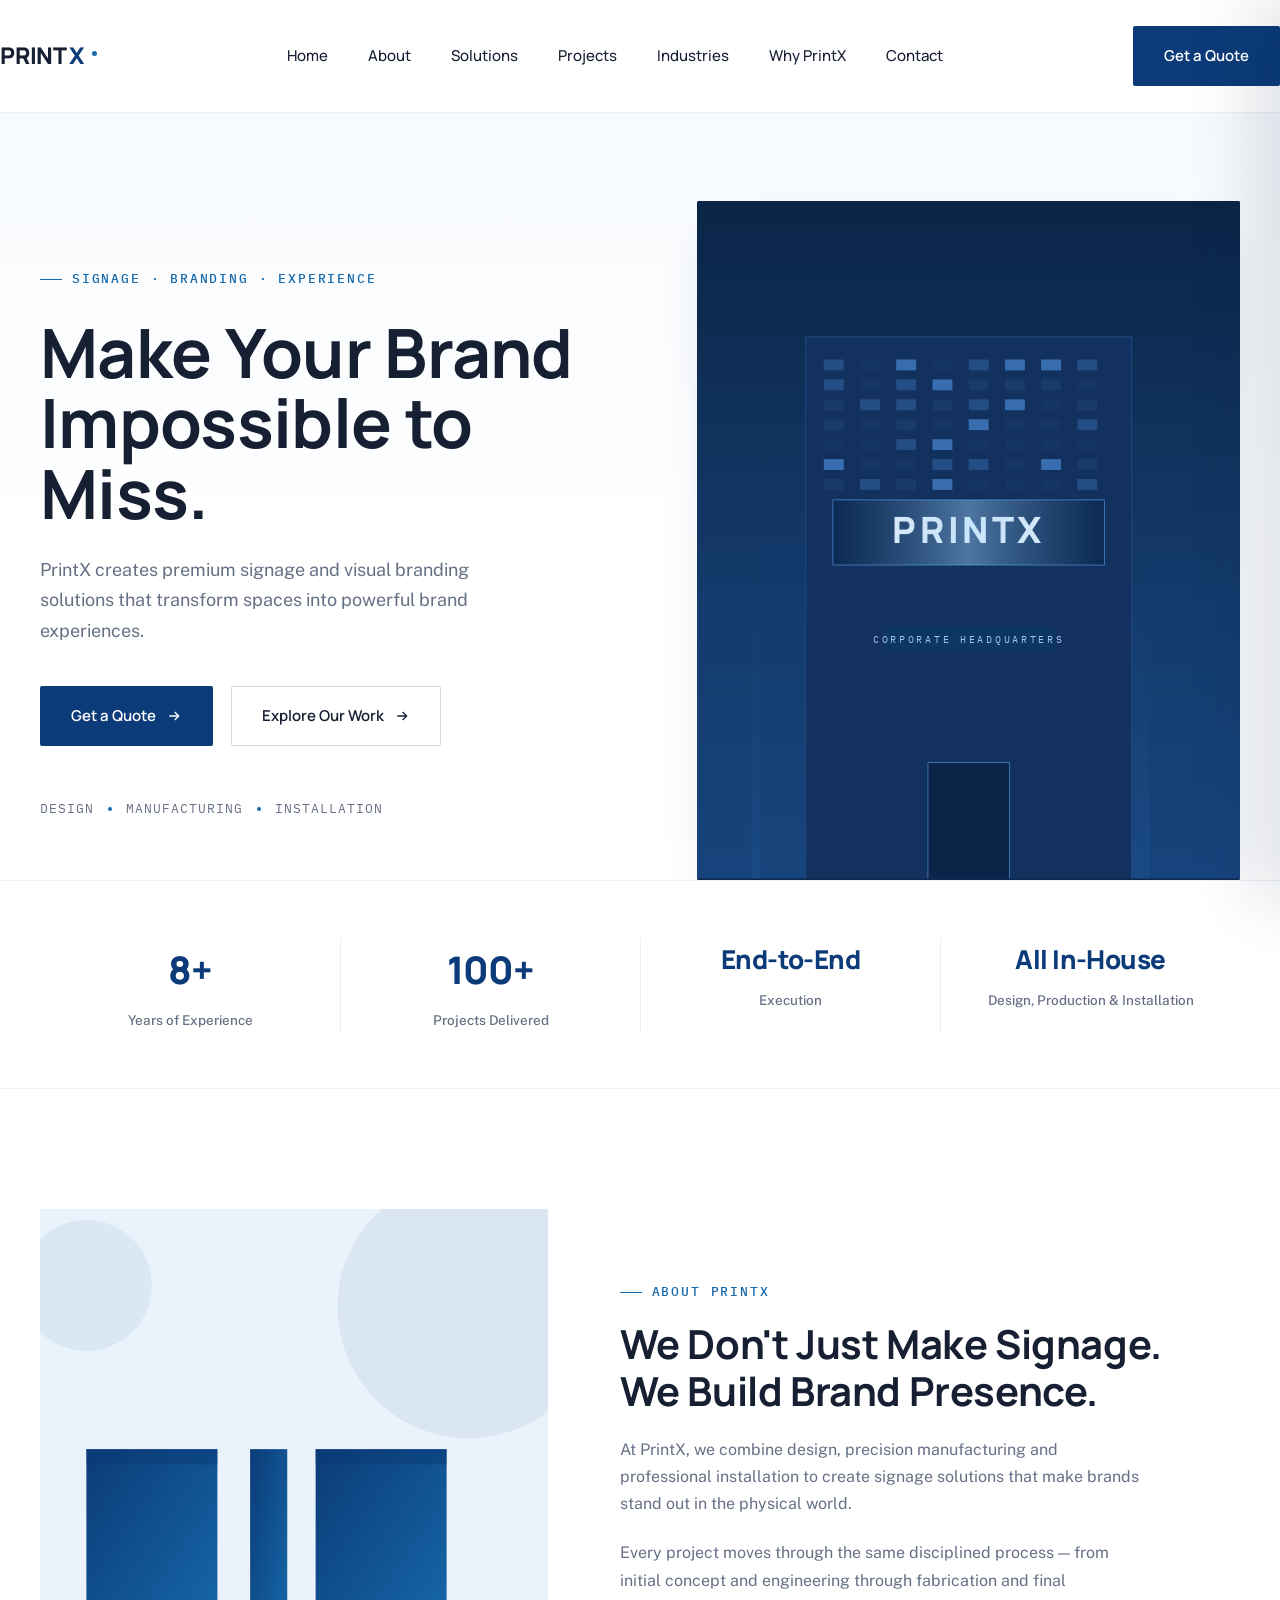
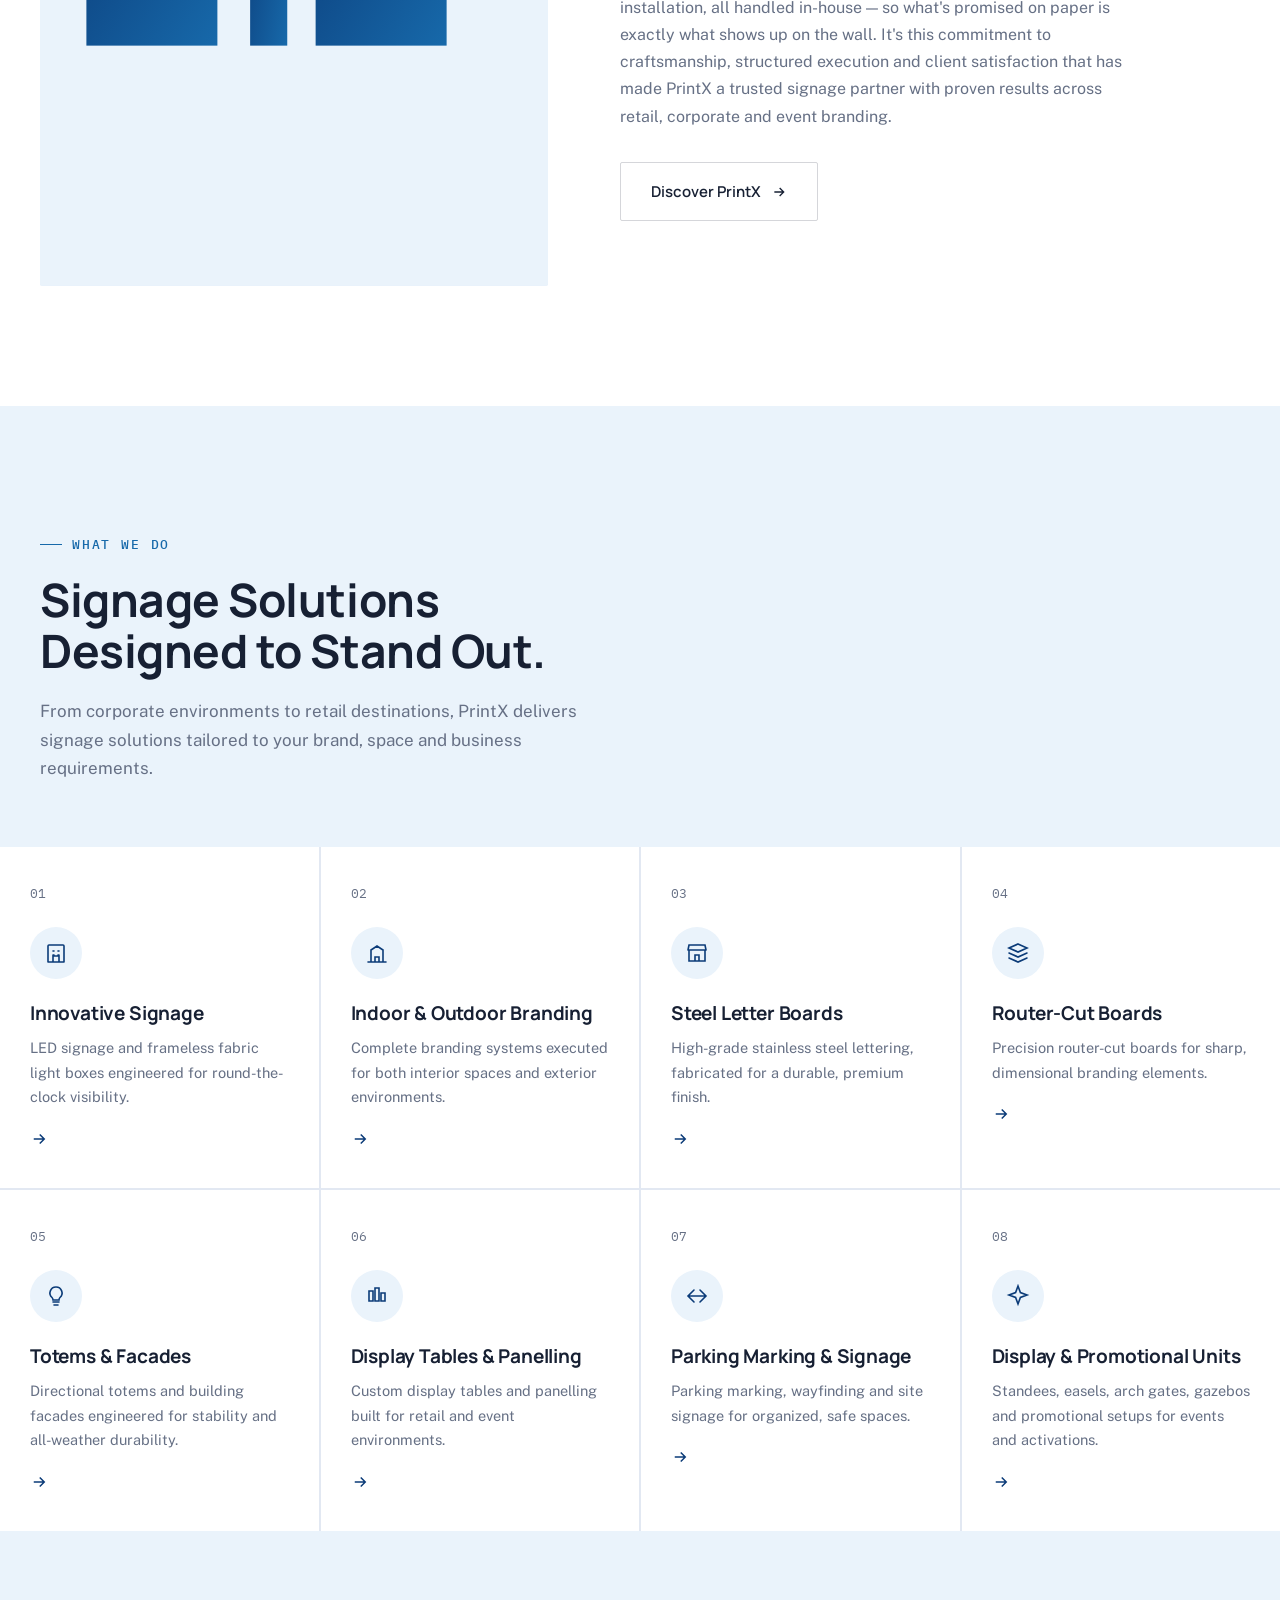
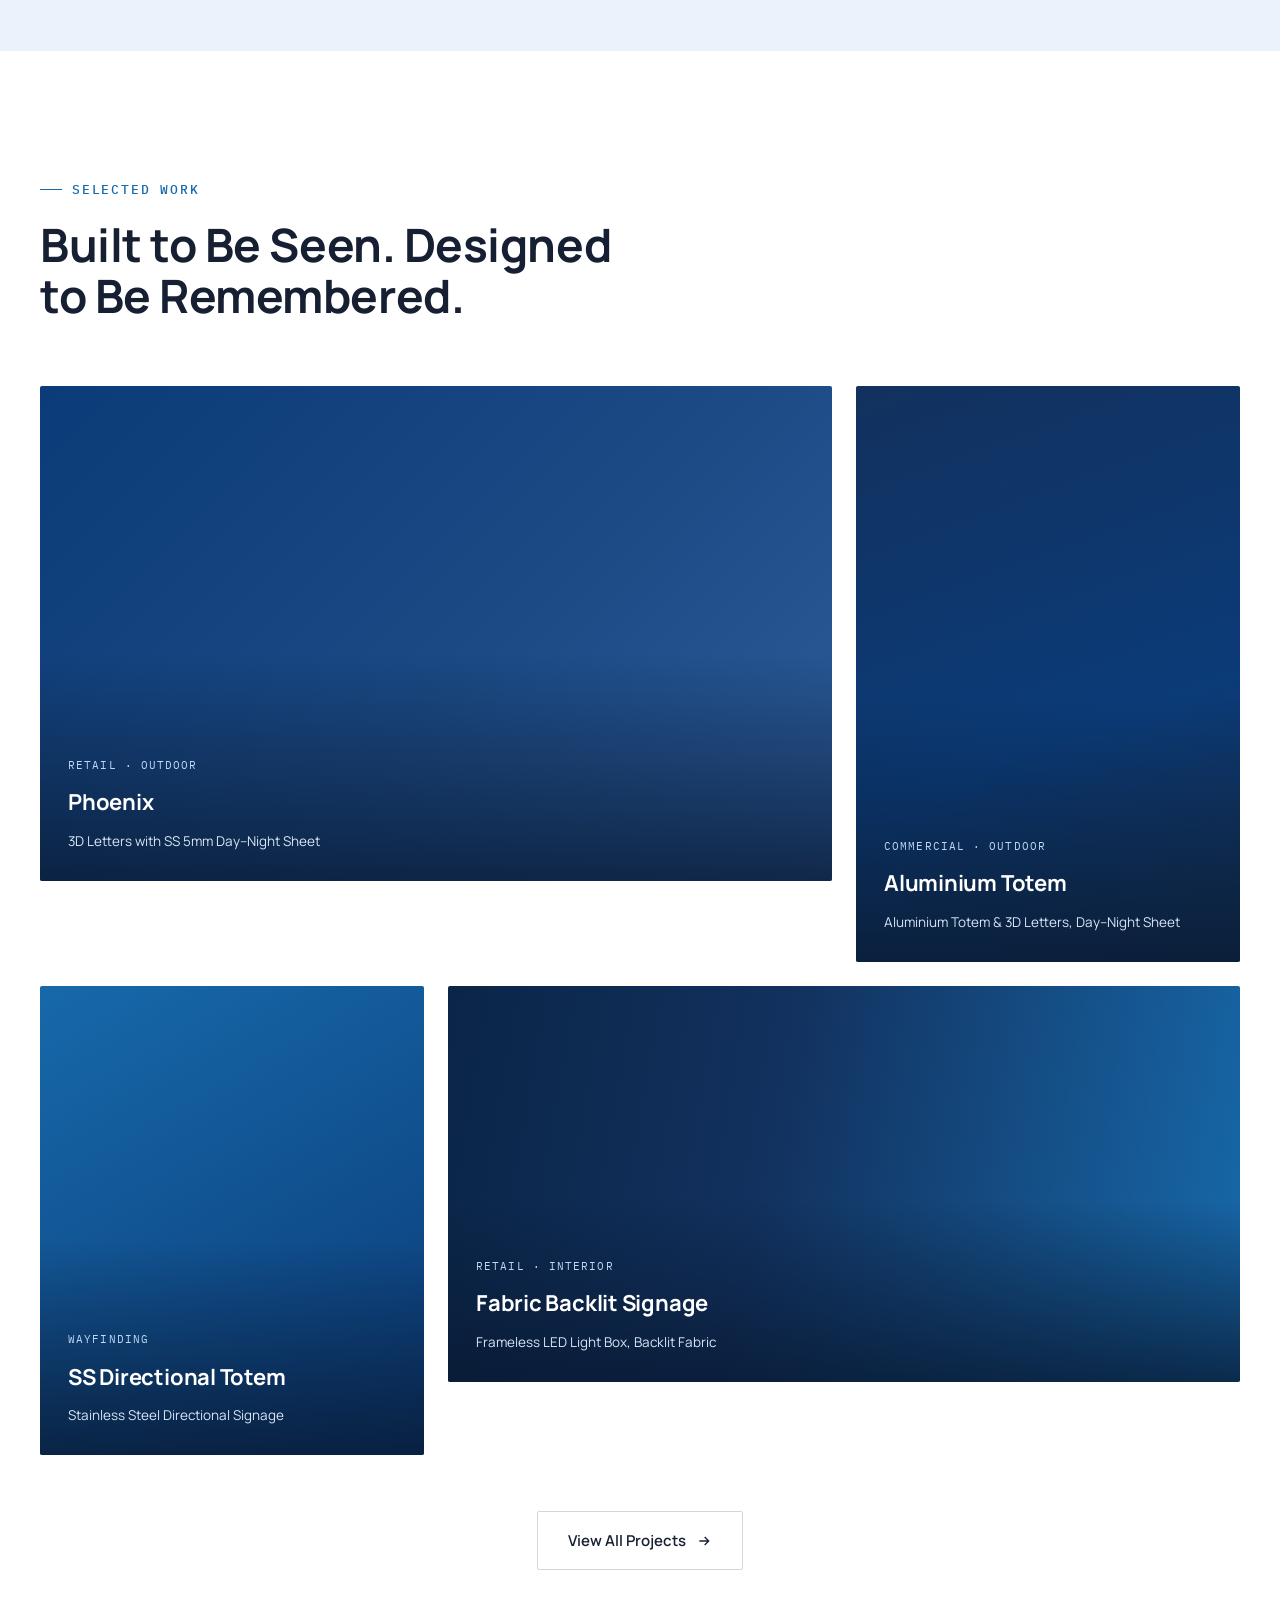
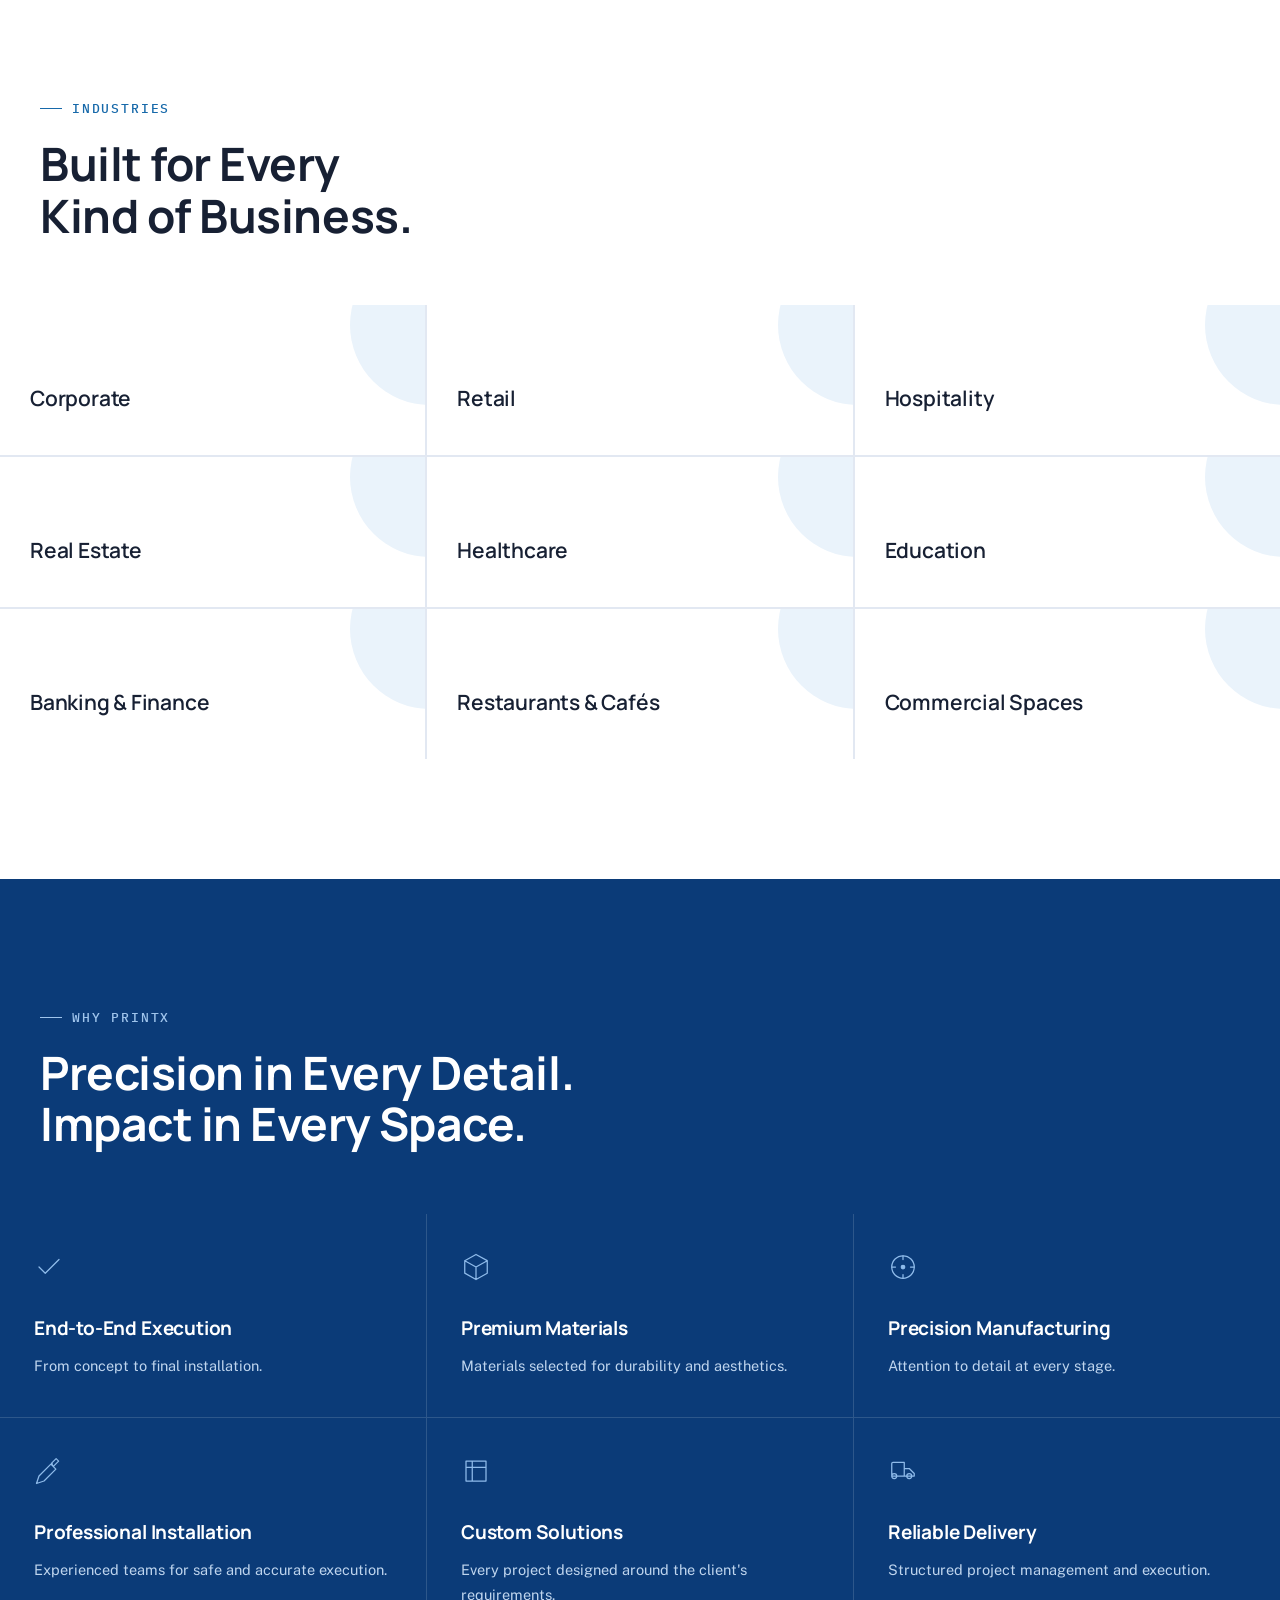
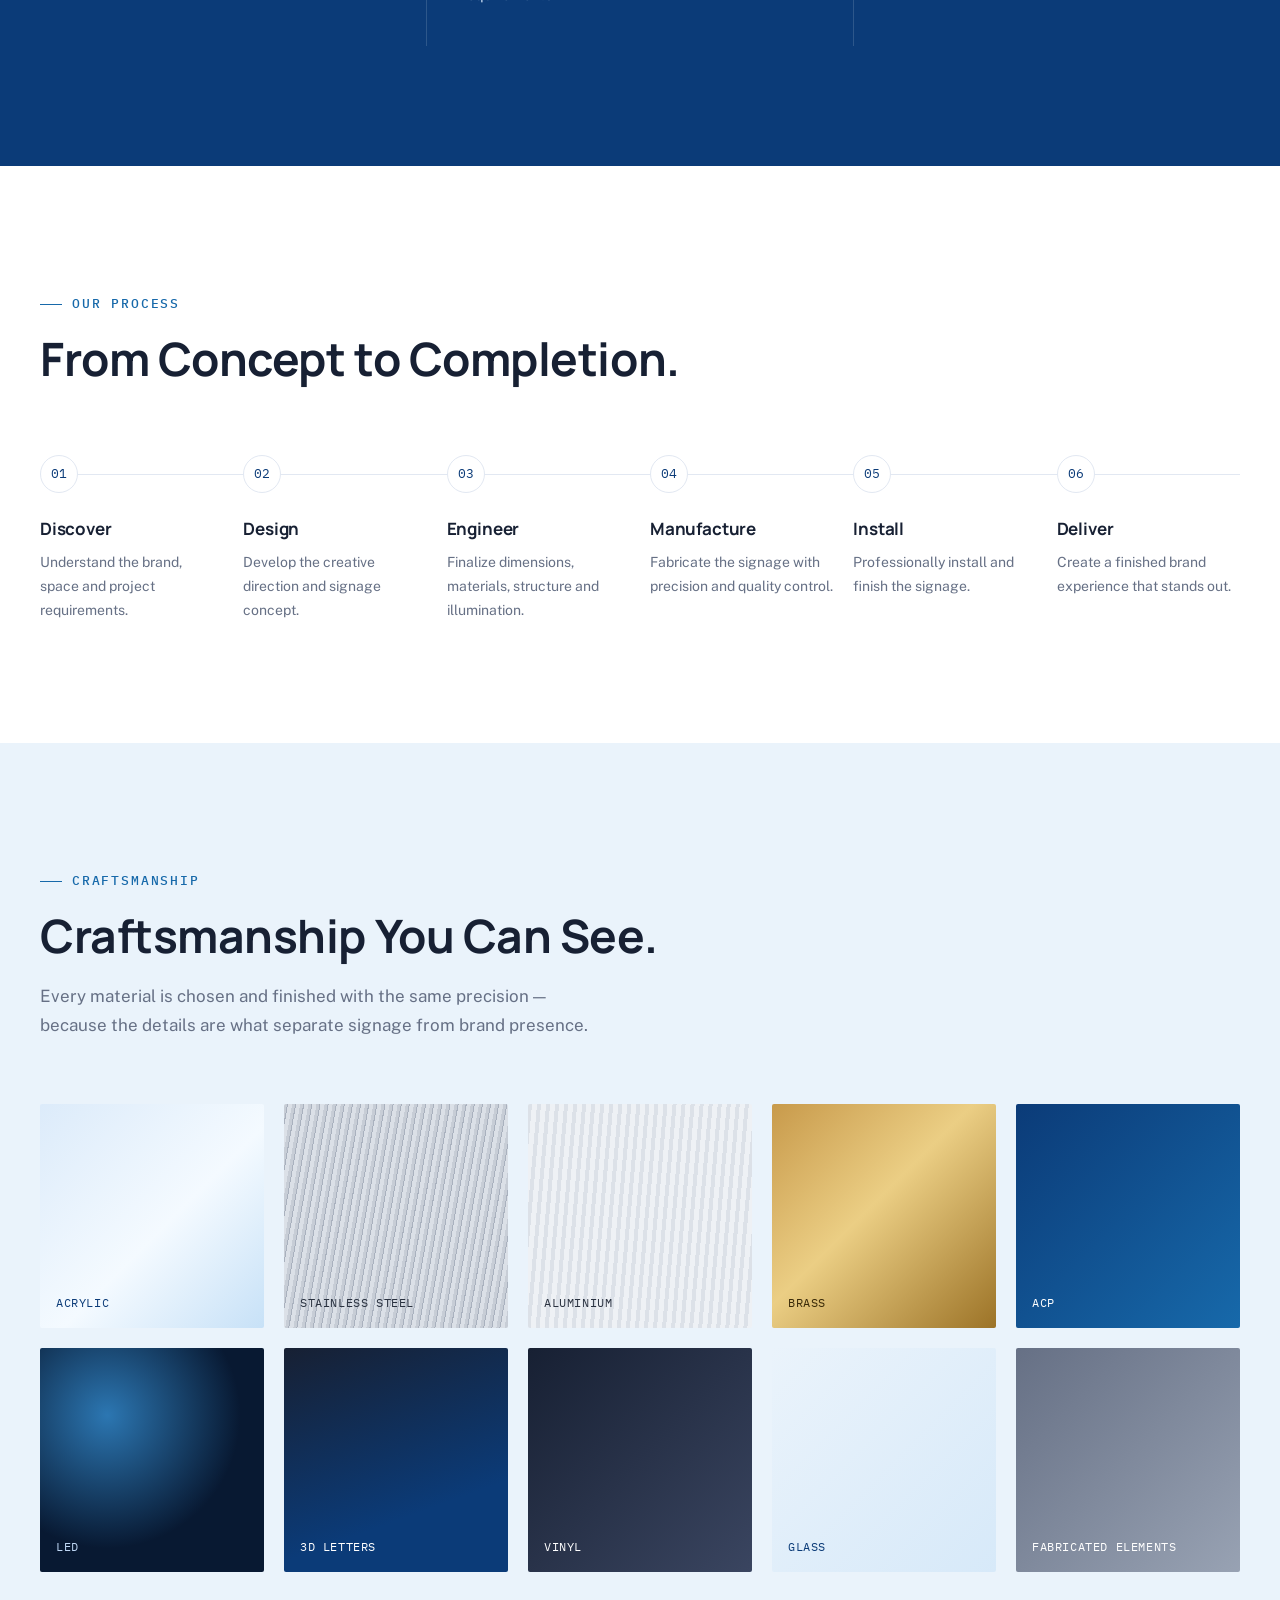
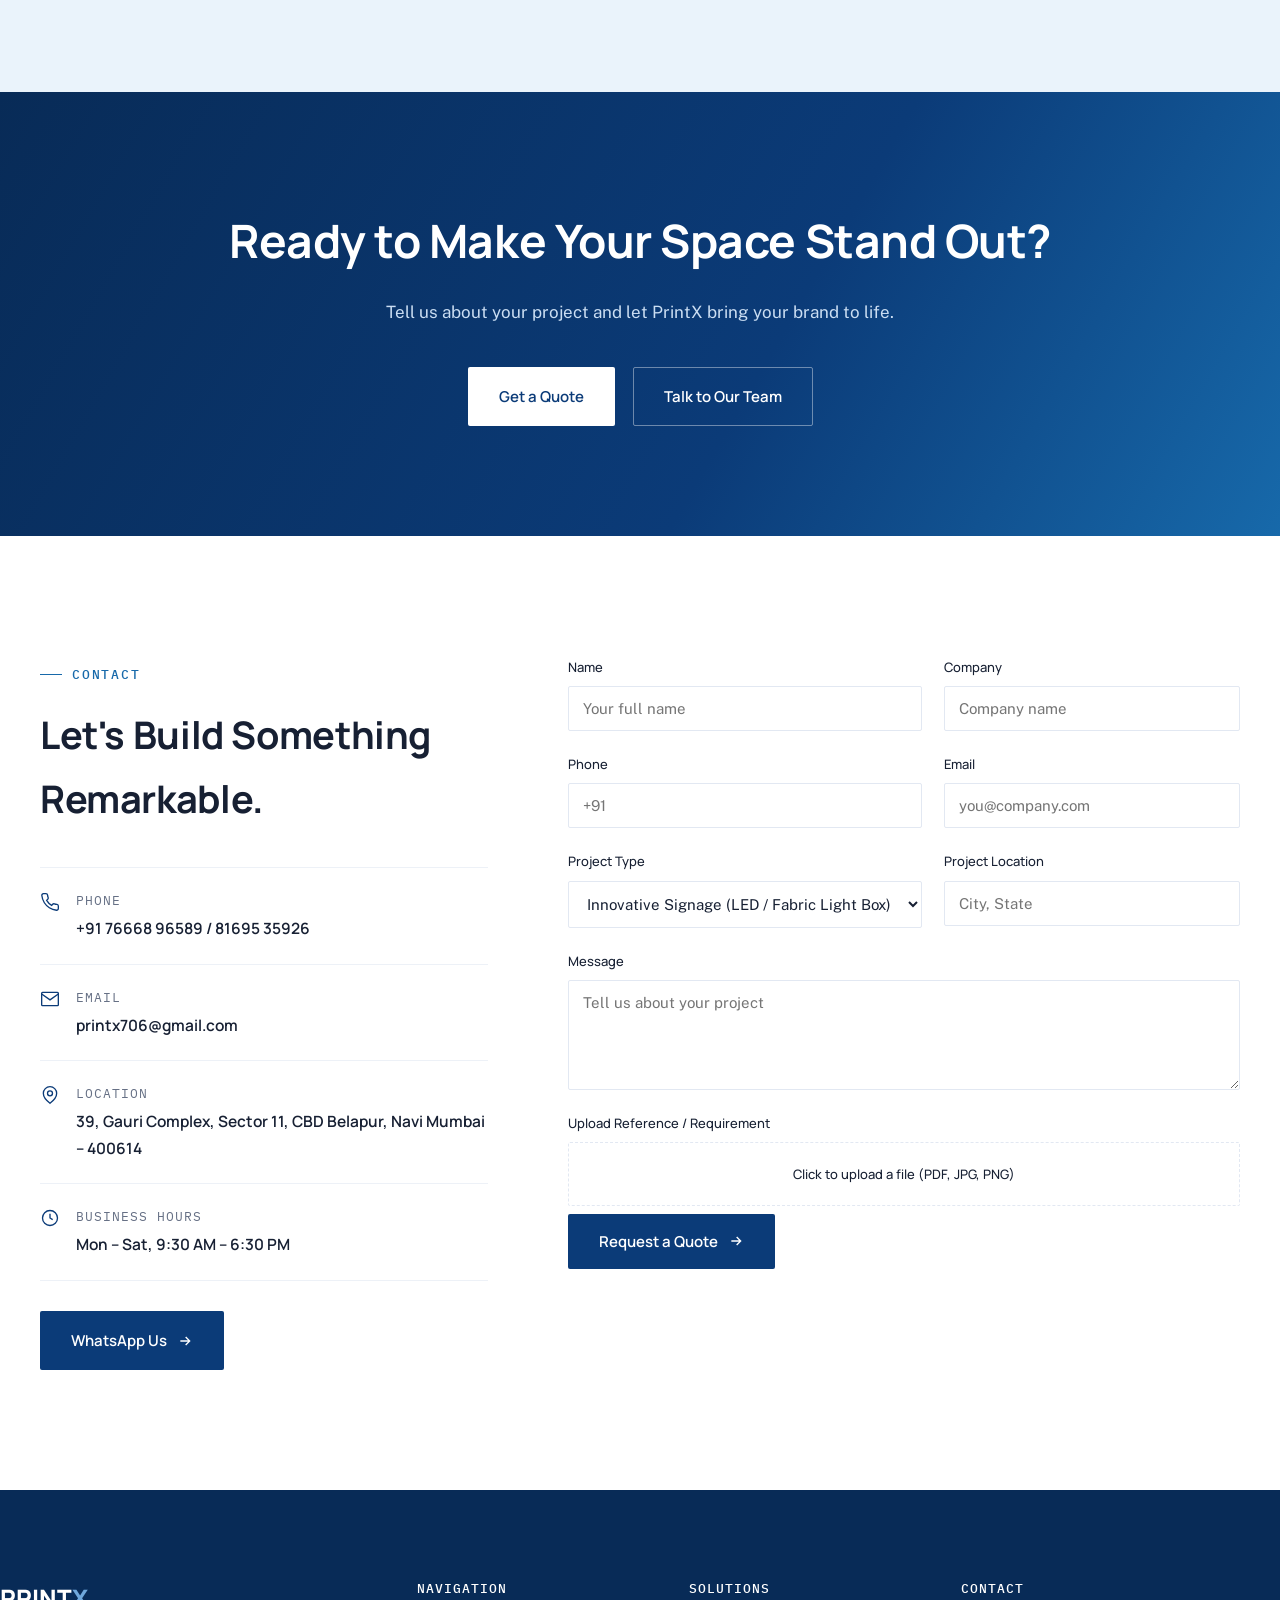
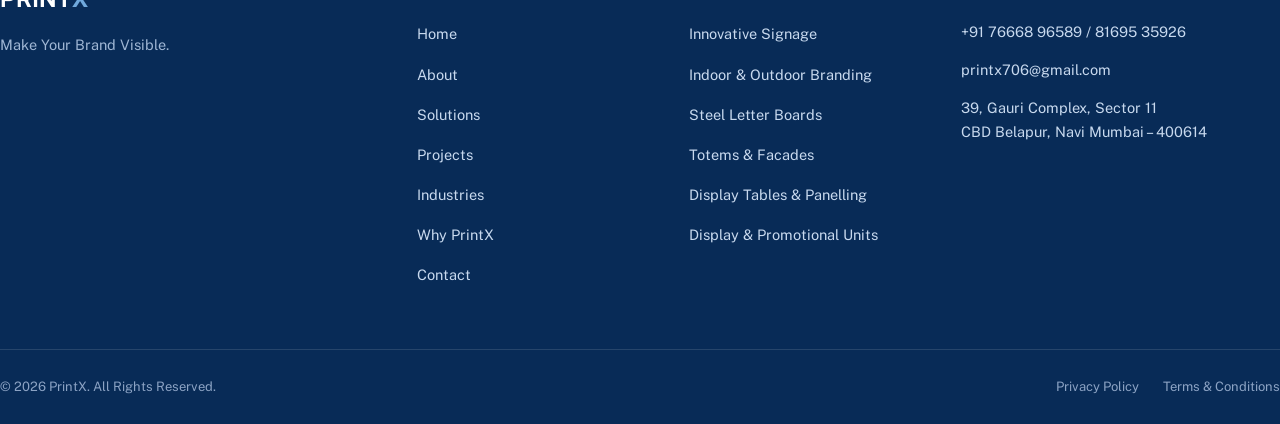
==== index.html @ 87709d1e "Add PrintX corporate website (homepage, legal pages, GitHub Pages deploy) Static HTML/CSS/JS site bu" ====
<!DOCTYPE html>
<html lang="en">
<head>
<meta charset="UTF-8">
<meta name="viewport" content="width=device-width, initial-scale=1.0">
<title>PrintX | Premium Signage &amp; Visual Branding Solutions</title>
<meta name="description" content="PrintX delivers premium signage, branding and visual communication solutions for corporate, retail, hospitality and commercial spaces. From design and manufacturing to professional installation.">
<link rel="canonical" href="https://printx.co.in/">

<!-- Open Graph -->
<meta property="og:type" content="website">
<meta property="og:site_name" content="PrintX">
<meta property="og:title" content="PrintX | Premium Signage &amp; Visual Branding Solutions">
<meta property="og:description" content="PrintX delivers premium signage, branding and visual communication solutions for corporate, retail, hospitality and commercial spaces.">
<meta property="og:url" content="https://printx.co.in/">
<meta property="og:image" content="/assets/img/favicon.svg">

<!-- Twitter -->
<meta name="twitter:card" content="summary">
<meta name="twitter:title" content="PrintX | Premium Signage &amp; Visual Branding Solutions">
<meta name="twitter:description" content="PrintX delivers premium signage, branding and visual communication solutions for corporate, retail, hospitality and commercial spaces.">

<link rel="icon" type="image/svg+xml" href="assets/img/favicon.svg">

<link rel="preconnect" href="https://fonts.googleapis.com">
<link rel="preconnect" href="https://fonts.gstatic.com" crossorigin>
<link rel="stylesheet" href="https://fonts.googleapis.com/css2?family=Manrope:wght@400;500;600;700;800&family=Public+Sans:wght@400;500;600&family=IBM+Plex+Mono:wght@500;600&display=swap">
<link rel="stylesheet" href="assets/css/style.css">
</head>
<body>

<header id="site-header">
  <div class="wrap nav">
    <a href="#home" class="logo">PRINT<span class="x">X</span><span class="dot"></span></a>
    <nav class="nav-links" aria-label="Primary">
      <a href="#home">Home</a>
      <a href="#about">About</a>
      <a href="#solutions">Solutions</a>
      <a href="#projects">Projects</a>
      <a href="#industries">Industries</a>
      <a href="#why">Why PrintX</a>
      <a href="#contact">Contact</a>
    </nav>
    <div class="nav-right">
      <a href="#contact" class="btn btn-primary">Get a Quote</a>
      <button class="burger" id="burger" aria-label="Open menu" aria-expanded="false"><span></span><span></span><span></span></button>
    </div>
  </div>
</header>

<div class="scrim" id="scrim"></div>
<nav class="mobile-panel" id="mobilePanel" aria-label="Mobile">
  <a href="#home">Home</a>
  <a href="#about">About</a>
  <a href="#solutions">Solutions</a>
  <a href="#projects">Projects</a>
  <a href="#industries">Industries</a>
  <a href="#why">Why PrintX</a>
  <a href="#contact">Contact</a>
  <a href="#contact" class="btn btn-primary" style="justify-content:center;margin-top:10px;">Get a Quote</a>
</nav>

<main>
  <!-- HERO -->
  <section class="hero" id="home">
    <div class="hero-wrap">
      <div class="hero-copy reveal in">
        <span class="eyebrow">Signage · Branding · Experience</span>
        <h1>Make Your Brand<br>Impossible to Miss.</h1>
        <p class="lead">PrintX creates premium signage and visual branding solutions that transform spaces into powerful brand experiences.</p>
        <div class="hero-ctas">
          <a href="#contact" class="btn btn-primary">Get a Quote <svg width="16" height="16" viewBox="0 0 24 24" fill="none" stroke="currentColor" stroke-width="2" aria-hidden="true"><path d="M5 12h14M13 6l6 6-6 6"/></svg></a>
          <a href="#projects" class="btn btn-outline">Explore Our Work <svg width="16" height="16" viewBox="0 0 24 24" fill="none" stroke="currentColor" stroke-width="2" aria-hidden="true"><path d="M5 12h14M13 6l6 6-6 6"/></svg></a>
        </div>
        <div class="hero-tags">
          <span>Design</span><span class="sep"></span><span>Manufacturing</span><span class="sep"></span><span>Installation</span>
        </div>
      </div>
      <div class="hero-art reveal in">
        <svg viewBox="0 0 600 750" preserveAspectRatio="xMidYMid slice" role="img" aria-label="Illuminated building signage at night">
          <defs>
            <linearGradient id="sky" x1="0" y1="0" x2="0" y2="1">
              <stop offset="0" stop-color="#0A2547"/>
              <stop offset="1" stop-color="#1B4A85"/>
            </linearGradient>
            <linearGradient id="glow" x1="0" y1="0" x2="1" y2="0">
              <stop offset="0" stop-color="#6FA8DC" stop-opacity="0"/>
              <stop offset="0.5" stop-color="#9FD3FF" stop-opacity="0.9"/>
              <stop offset="1" stop-color="#6FA8DC" stop-opacity="0"/>
            </linearGradient>
          </defs>
          <rect width="600" height="750" fill="url(#sky)"/>
          <g opacity="0.35" fill="#123B6E">
            <rect x="0" y="420" width="60" height="330"/>
            <rect x="70" y="380" width="50" height="370"/>
            <rect x="500" y="400" width="55" height="350"/>
            <rect x="545" y="440" width="55" height="310"/>
          </g>
          <rect x="120" y="150" width="360" height="600" fill="#12315E"/>
          <rect x="120" y="150" width="360" height="600" fill="none" stroke="#1F4C86" stroke-width="1"/>
          <g id="windows"></g>
          <rect x="150" y="330" width="300" height="72" fill="#0B2A54" stroke="#3F79BE" stroke-width="1"/>
          <text x="300" y="378" text-anchor="middle" font-family="Manrope, Arial, sans-serif" font-weight="800" font-size="40" letter-spacing="4" fill="#EAF3FB">PRINTX</text>
          <rect x="150" y="330" width="300" height="72" fill="url(#glow)" opacity="0.5"/>
          <rect x="205" y="470" width="190" height="26" fill="#0E3665"/>
          <text x="300" y="488" text-anchor="middle" font-family="IBM Plex Mono, monospace" font-size="11" letter-spacing="3" fill="#9FC4EC">CORPORATE HEADQUARTERS</text>
          <rect x="255" y="620" width="90" height="130" fill="#0A2547"/>
          <rect x="255" y="620" width="90" height="130" fill="none" stroke="#3F79BE" stroke-width="1"/>
          <rect x="0" y="748" width="600" height="2" fill="#0E2A50"/>
        </svg>
      </div>
    </div>
  </section>

  <!-- TRUST STRIP -->
  <section class="trust">
    <div class="wrap">
      <div class="trust-item reveal">
        <div class="trust-num" data-count="8" data-suffix="+">0</div>
        <div class="trust-label">Years of Experience</div>
      </div>
      <div class="trust-item reveal">
        <div class="trust-num" data-count="100" data-suffix="+">0</div>
        <div class="trust-label">Projects Delivered</div>
      </div>
      <div class="trust-item reveal">
        <div class="trust-num mono" style="font-size:26px;">End-to-End</div>
        <div class="trust-label">Execution</div>
      </div>
      <div class="trust-item reveal">
        <div class="trust-num mono" style="font-size:26px;">All In-House</div>
        <div class="trust-label">Design, Production &amp; Installation</div>
      </div>
    </div>
  </section>

  <!-- ABOUT -->
  <section class="section about" id="about">
    <div class="wrap">
      <div class="about-art reveal">
        <svg viewBox="0 0 500 620" preserveAspectRatio="xMidYMid slice" role="img" aria-label="Close-up of dimensional brushed metal letters">
          <defs>
            <linearGradient id="metal" x1="0" y1="0" x2="1" y2="1">
              <stop offset="0" stop-color="#0B3B78"/>
              <stop offset="1" stop-color="#1769AA"/>
            </linearGradient>
          </defs>
          <rect width="500" height="620" fill="#EAF3FB"/>
          <g transform="translate(60,220)">
            <rect x="0" y="0" width="120" height="180" fill="url(#metal)"/>
            <rect x="0" y="0" width="120" height="14" fill="#0B3B78" opacity="0.5"/>
            <rect x="150" y="0" width="34" height="180" fill="url(#metal)"/>
            <rect x="210" y="0" width="120" height="180" fill="url(#metal)"/>
            <rect x="210" y="0" width="120" height="14" fill="#0B3B78" opacity="0.5"/>
          </g>
          <circle cx="410" cy="90" r="120" fill="#0B3B78" opacity="0.07"/>
          <circle cx="60" cy="70" r="60" fill="#1769AA" opacity="0.08"/>
        </svg>
      </div>
      <div class="about-copy reveal">
        <span class="eyebrow">About PrintX</span>
        <h2>We Don't Just Make Signage. We Build Brand Presence.</h2>
        <p>At PrintX, we combine design, precision manufacturing and professional installation to create signage solutions that make brands stand out in the physical world.</p>
        <p>Every project moves through the same disciplined process — from initial concept and engineering through fabrication and final installation, all handled in-house — so what's promised on paper is exactly what shows up on the wall. It's this commitment to craftsmanship, structured execution and client satisfaction that has made PrintX a trusted signage partner with proven results across retail, corporate and event branding.</p>
        <a href="#why" class="btn btn-outline">Discover PrintX <svg width="16" height="16" viewBox="0 0 24 24" fill="none" stroke="currentColor" stroke-width="2" aria-hidden="true"><path d="M5 12h14M13 6l6 6-6 6"/></svg></a>
      </div>
    </div>
  </section>

  <!-- SOLUTIONS -->
  <section class="section solutions" id="solutions">
    <div class="wrap">
      <div class="section-head reveal">
        <span class="eyebrow">What We Do</span>
        <h2>Signage Solutions Designed to Stand Out.</h2>
        <p>From corporate environments to retail destinations, PrintX delivers signage solutions tailored to your brand, space and business requirements.</p>
      </div>
    </div>
    <div class="sol-grid">
      <div class="sol-card reveal">
        <div class="sol-top"><span class="sol-num">01</span></div>
        <div class="sol-icon"><svg viewBox="0 0 24 24" fill="none" stroke-width="1.6" stroke-linecap="round" aria-hidden="true"><path d="M4 21V5a1 1 0 0 1 1-1h14a1 1 0 0 1 1 1v16M4 21h16M9 21v-6h6v6M9 10h1M9 14h1M14 10h1M14 14h1"/></svg></div>
        <h3>Innovative Signage</h3>
        <p>LED signage and frameless fabric light boxes engineered for round-the-clock visibility.</p>
        <span class="sol-arrow"><svg viewBox="0 0 24 24" fill="none" stroke="currentColor" stroke-width="2" aria-hidden="true"><path d="M5 12h14M13 6l6 6-6 6"/></svg></span>
      </div>
      <div class="sol-card reveal">
        <div class="sol-top"><span class="sol-num">02</span></div>
        <div class="sol-icon"><svg viewBox="0 0 24 24" fill="none" stroke-width="1.6" stroke-linecap="round" aria-hidden="true"><path d="M3 21h18M6 21V9l6-4 6 4v12M10 21v-5h4v5"/></svg></div>
        <h3>Indoor &amp; Outdoor Branding</h3>
        <p>Complete branding systems executed for both interior spaces and exterior environments.</p>
        <span class="sol-arrow"><svg viewBox="0 0 24 24" fill="none" stroke="currentColor" stroke-width="2" aria-hidden="true"><path d="M5 12h14M13 6l6 6-6 6"/></svg></span>
      </div>
      <div class="sol-card reveal">
        <div class="sol-top"><span class="sol-num">03</span></div>
        <div class="sol-icon"><svg viewBox="0 0 24 24" fill="none" stroke-width="1.6" stroke-linecap="round" aria-hidden="true"><path d="M3 9l1-5h16l1 5M4 9v11h16V9M4 9h16M10 20v-6h4v6"/></svg></div>
        <h3>Steel Letter Boards</h3>
        <p>High-grade stainless steel lettering, fabricated for a durable, premium finish.</p>
        <span class="sol-arrow"><svg viewBox="0 0 24 24" fill="none" stroke="currentColor" stroke-width="2" aria-hidden="true"><path d="M5 12h14M13 6l6 6-6 6"/></svg></span>
      </div>
      <div class="sol-card reveal">
        <div class="sol-top"><span class="sol-num">04</span></div>
        <div class="sol-icon"><svg viewBox="0 0 24 24" fill="none" stroke-width="1.6" stroke-linecap="round" aria-hidden="true"><path d="M12 3l9 4-9 4-9-4 9-4zM3 12l9 4 9-4M3 17l9 4 9-4"/></svg></div>
        <h3>Router-Cut Boards</h3>
        <p>Precision router-cut boards for sharp, dimensional branding elements.</p>
        <span class="sol-arrow"><svg viewBox="0 0 24 24" fill="none" stroke="currentColor" stroke-width="2" aria-hidden="true"><path d="M5 12h14M13 6l6 6-6 6"/></svg></span>
      </div>
      <div class="sol-card reveal">
        <div class="sol-top"><span class="sol-num">05</span></div>
        <div class="sol-icon"><svg viewBox="0 0 24 24" fill="none" stroke-width="1.6" stroke-linecap="round" aria-hidden="true"><path d="M9 18h6M10 21h4M12 3a6 6 0 0 0-4 10.5c.6.6 1 1.4 1 2.5h6c0-1.1.4-1.9 1-2.5A6 6 0 0 0 12 3z"/></svg></div>
        <h3>Totems &amp; Facades</h3>
        <p>Directional totems and building facades engineered for stability and all-weather durability.</p>
        <span class="sol-arrow"><svg viewBox="0 0 24 24" fill="none" stroke="currentColor" stroke-width="2" aria-hidden="true"><path d="M5 12h14M13 6l6 6-6 6"/></svg></span>
      </div>
      <div class="sol-card reveal">
        <div class="sol-top"><span class="sol-num">06</span></div>
        <div class="sol-icon"><svg viewBox="0 0 24 24" fill="none" stroke-width="1.6" stroke-linecap="round" aria-hidden="true"><path d="M4 7h4v10H4zM10 4h4v13h-4zM16 9h4v8h-4z"/></svg></div>
        <h3>Display Tables &amp; Panelling</h3>
        <p>Custom display tables and panelling built for retail and event environments.</p>
        <span class="sol-arrow"><svg viewBox="0 0 24 24" fill="none" stroke="currentColor" stroke-width="2" aria-hidden="true"><path d="M5 12h14M13 6l6 6-6 6"/></svg></span>
      </div>
      <div class="sol-card reveal">
        <div class="sol-top"><span class="sol-num">07</span></div>
        <div class="sol-icon"><svg viewBox="0 0 24 24" fill="none" stroke-width="1.6" stroke-linecap="round" aria-hidden="true"><path d="M3 12h18M15 6l6 6-6 6M9 6L3 12l6 6"/></svg></div>
        <h3>Parking Marking &amp; Signage</h3>
        <p>Parking marking, wayfinding and site signage for organized, safe spaces.</p>
        <span class="sol-arrow"><svg viewBox="0 0 24 24" fill="none" stroke="currentColor" stroke-width="2" aria-hidden="true"><path d="M5 12h14M13 6l6 6-6 6"/></svg></span>
      </div>
      <div class="sol-card reveal">
        <div class="sol-top"><span class="sol-num">08</span></div>
        <div class="sol-icon"><svg viewBox="0 0 24 24" fill="none" stroke-width="1.6" stroke-linecap="round" aria-hidden="true"><path d="M12 2l2.4 6.6L21 11l-6.6 2.4L12 20l-2.4-6.6L3 11l6.6-2.4z"/></svg></div>
        <h3>Display &amp; Promotional Units</h3>
        <p>Standees, easels, arch gates, gazebos and promotional setups for events and activations.</p>
        <span class="sol-arrow"><svg viewBox="0 0 24 24" fill="none" stroke="currentColor" stroke-width="2" aria-hidden="true"><path d="M5 12h14M13 6l6 6-6 6"/></svg></span>
      </div>
    </div>
  </section>

  <!-- PROJECTS -->
  <section class="section" id="projects">
    <div class="wrap">
      <div class="section-head reveal">
        <span class="eyebrow">Selected Work</span>
        <h2>Built to Be Seen. Designed to Be Remembered.</h2>
      </div>
      <div class="proj-grid">
        <div class="proj-card proj-1 reveal">
          <div class="art" style="background:linear-gradient(135deg,#0B3B78,#1B4A85 55%,#2E5D9C);"></div>
          <div class="proj-overlay"></div>
          <div class="proj-info">
            <span class="proj-tag">Retail · Outdoor</span>
            <h3>Phoenix</h3>
            <p class="proj-meta">3D Letters with SS 5mm Day–Night Sheet</p>
          </div>
        </div>
        <div class="proj-card proj-2 reveal">
          <div class="art" style="background:linear-gradient(160deg,#12315E,#0B3B78 60%,#173355);"></div>
          <div class="proj-overlay"></div>
          <div class="proj-info">
            <span class="proj-tag">Commercial · Outdoor</span>
            <h3>Aluminium Totem</h3>
            <p class="proj-meta">Aluminium Totem &amp; 3D Letters, Day–Night Sheet</p>
          </div>
        </div>
        <div class="proj-card proj-3 reveal">
          <div class="art" style="background:linear-gradient(150deg,#1769AA,#0B3B78);"></div>
          <div class="proj-overlay"></div>
          <div class="proj-info">
            <span class="proj-tag">Wayfinding</span>
            <h3>SS Directional Totem</h3>
            <p class="proj-meta">Stainless Steel Directional Signage</p>
          </div>
        </div>
        <div class="proj-card proj-4 reveal">
          <div class="art" style="background:linear-gradient(100deg,#0A2547,#12315E 40%,#1769AA);"></div>
          <div class="proj-overlay"></div>
          <div class="proj-info">
            <span class="proj-tag">Retail · Interior</span>
            <h3>Fabric Backlit Signage</h3>
            <p class="proj-meta">Frameless LED Light Box, Backlit Fabric</p>
          </div>
        </div>
      </div>
      <div class="proj-cta reveal">
        <a href="#contact" class="btn btn-outline">View All Projects <svg width="16" height="16" viewBox="0 0 24 24" fill="none" stroke="currentColor" stroke-width="2" aria-hidden="true"><path d="M5 12h14M13 6l6 6-6 6"/></svg></a>
      </div>
    </div>
  </section>

  <!-- INDUSTRIES -->
  <section class="section" id="industries" style="padding-top:0;">
    <div class="wrap">
      <div class="section-head reveal">
        <span class="eyebrow">Industries</span>
        <h2>Built for Every Kind of Business.</h2>
      </div>
    </div>
    <div class="ind-grid">
      <div class="ind-card reveal"><h3>Corporate</h3></div>
      <div class="ind-card reveal"><h3>Retail</h3></div>
      <div class="ind-card reveal"><h3>Hospitality</h3></div>
      <div class="ind-card reveal"><h3>Real Estate</h3></div>
      <div class="ind-card reveal"><h3>Healthcare</h3></div>
      <div class="ind-card reveal"><h3>Education</h3></div>
      <div class="ind-card reveal"><h3>Banking &amp; Finance</h3></div>
      <div class="ind-card reveal"><h3>Restaurants &amp; Cafés</h3></div>
      <div class="ind-card reveal"><h3>Commercial Spaces</h3></div>
    </div>
  </section>

  <!-- WHY PRINTX -->
  <section class="section why" id="why">
    <div class="wrap">
      <div class="section-head why-head reveal">
        <span class="eyebrow">Why PrintX</span>
        <h2>Precision in Every Detail. Impact in Every Space.</h2>
      </div>
    </div>
    <div class="benefit-grid">
      <div class="benefit reveal">
        <svg viewBox="0 0 24 24" fill="none" stroke-linecap="round" stroke-linejoin="round" aria-hidden="true"><path d="M20 6L9 17l-5-5"/></svg>
        <h3>End-to-End Execution</h3>
        <p>From concept to final installation.</p>
      </div>
      <div class="benefit reveal">
        <svg viewBox="0 0 24 24" fill="none" stroke-linecap="round" stroke-linejoin="round" aria-hidden="true"><path d="M12 2l9 4.9V17L12 22l-9-5.1V7z M12 12v10 M3 7l9 5 9-5"/></svg>
        <h3>Premium Materials</h3>
        <p>Materials selected for durability and aesthetics.</p>
      </div>
      <div class="benefit reveal">
        <svg viewBox="0 0 24 24" fill="none" stroke-linecap="round" stroke-linejoin="round" aria-hidden="true"><circle cx="12" cy="12" r="9"/><circle cx="12" cy="12" r="1.4" fill="#8FBBEA"/><path d="M12 3v3M12 18v3M21 12h-3M6 12H3"/></svg>
        <h3>Precision Manufacturing</h3>
        <p>Attention to detail at every stage.</p>
      </div>
      <div class="benefit reveal">
        <svg viewBox="0 0 24 24" fill="none" stroke-linecap="round" stroke-linejoin="round" aria-hidden="true"><path d="M14.7 6.3a1 1 0 0 0 1.4 1.4l3.6-3.6-2-2-3.6 3.6a1 1 0 0 0 0 1.4Z M2 22l6-2 9.5-9.5-4-4L4 16l-2 6Z"/></svg>
        <h3>Professional Installation</h3>
        <p>Experienced teams for safe and accurate execution.</p>
      </div>
      <div class="benefit reveal">
        <svg viewBox="0 0 24 24" fill="none" stroke-linecap="round" stroke-linejoin="round" aria-hidden="true"><path d="M4 4h16v16H4zM4 9h16M9 4v16"/></svg>
        <h3>Custom Solutions</h3>
        <p>Every project designed around the client's requirements.</p>
      </div>
      <div class="benefit reveal">
        <svg viewBox="0 0 24 24" fill="none" stroke-linecap="round" stroke-linejoin="round" aria-hidden="true"><path d="M3 16V6a1 1 0 0 1 1-1h9v11M3 16h10M13 10h4l4 4v2h-8M3 16a2 2 0 1 0 4 0 2 2 0 1 0-4 0zM15 16a2 2 0 1 0 4 0 2 2 0 1 0-4 0z"/></svg>
        <h3>Reliable Delivery</h3>
        <p>Structured project management and execution.</p>
      </div>
    </div>
  </section>

  <!-- PROCESS -->
  <section class="section" id="process">
    <div class="wrap">
      <div class="section-head reveal">
        <span class="eyebrow">Our Process</span>
        <h2>From Concept to Completion.</h2>
      </div>
      <div class="process-track">
        <div class="process-line"></div>
        <div class="process-grid">
          <div class="proc-step reveal"><div class="num">01</div><h3>Discover</h3><p>Understand the brand, space and project requirements.</p></div>
          <div class="proc-step reveal"><div class="num">02</div><h3>Design</h3><p>Develop the creative direction and signage concept.</p></div>
          <div class="proc-step reveal"><div class="num">03</div><h3>Engineer</h3><p>Finalize dimensions, materials, structure and illumination.</p></div>
          <div class="proc-step reveal"><div class="num">04</div><h3>Manufacture</h3><p>Fabricate the signage with precision and quality control.</p></div>
          <div class="proc-step reveal"><div class="num">05</div><h3>Install</h3><p>Professionally install and finish the signage.</p></div>
          <div class="proc-step reveal"><div class="num">06</div><h3>Deliver</h3><p>Create a finished brand experience that stands out.</p></div>
        </div>
      </div>
    </div>
  </section>

  <!-- CRAFTSMANSHIP -->
  <section class="section craft">
    <div class="wrap">
      <div class="section-head reveal">
        <span class="eyebrow">Craftsmanship</span>
        <h2>Craftsmanship You Can See.</h2>
        <p>Every material is chosen and finished with the same precision — because the details are what separate signage from brand presence.</p>
      </div>
      <div class="craft-grid">
        <div class="swatch sw-acrylic reveal"><span class="swatch-label">Acrylic</span></div>
        <div class="swatch sw-steel reveal"><span class="swatch-label">Stainless Steel</span></div>
        <div class="swatch sw-alu reveal"><span class="swatch-label">Aluminium</span></div>
        <div class="swatch sw-brass reveal"><span class="swatch-label">Brass</span></div>
        <div class="swatch sw-acp reveal"><span class="swatch-label">ACP</span></div>
        <div class="swatch sw-led reveal"><span class="swatch-label">LED</span></div>
        <div class="swatch sw-3d reveal"><span class="swatch-label">3D Letters</span></div>
        <div class="swatch sw-vinyl reveal"><span class="swatch-label">Vinyl</span></div>
        <div class="swatch sw-glass reveal"><span class="swatch-label">Glass</span></div>
        <div class="swatch sw-fab reveal"><span class="swatch-label">Fabricated Elements</span></div>
      </div>
    </div>
  </section>

  <!-- CTA BAND -->
  <section class="cta-band">
    <div class="wrap">
      <h2 class="reveal">Ready to Make Your Space Stand Out?</h2>
      <p class="reveal">Tell us about your project and let PrintX bring your brand to life.</p>
      <div class="cta-buttons reveal">
        <a href="#contact" class="btn btn-white">Get a Quote</a>
        <a href="#contact" class="btn btn-outline-white">Talk to Our Team</a>
      </div>
    </div>
  </section>

  <!-- CONTACT -->
  <section class="section contact" id="contact">
    <div class="wrap">
      <div class="c-info reveal">
        <span class="eyebrow">Contact</span>
        <h2 style="margin-top:16px;font-size:clamp(28px,3.2vw,38px);">Let's Build Something Remarkable.</h2>
        <div style="margin-top:36px;">
          <div class="c-info-item">
            <svg viewBox="0 0 24 24" fill="none" stroke="currentColor" stroke-width="1.6" aria-hidden="true"><path d="M22 16.9v3a2 2 0 0 1-2.2 2 19.8 19.8 0 0 1-8.6-3 19.5 19.5 0 0 1-6-6 19.8 19.8 0 0 1-3-8.7A2 2 0 0 1 4.1 2h3a2 2 0 0 1 2 1.7c.1 1 .3 2 .7 3a2 2 0 0 1-.5 2.1L8 10a16 16 0 0 0 6 6l1.2-1.3a2 2 0 0 1 2.1-.5c1 .4 2 .6 3 .7a2 2 0 0 1 1.7 2z"/></svg>
            <div><div class="label">Phone</div><div class="value">+91 76668 96589 / 81695 35926</div></div>
          </div>
          <div class="c-info-item">
            <svg viewBox="0 0 24 24" fill="none" stroke="currentColor" stroke-width="1.6" aria-hidden="true"><rect x="2" y="4" width="20" height="16" rx="1"/><path d="M2 6l10 7L22 6"/></svg>
            <div><div class="label">Email</div><div class="value">printx706@gmail.com</div></div>
          </div>
          <div class="c-info-item">
            <svg viewBox="0 0 24 24" fill="none" stroke="currentColor" stroke-width="1.6" aria-hidden="true"><path d="M20 10c0 6-8 12-8 12s-8-6-8-12a8 8 0 0 1 16 0z"/><circle cx="12" cy="10" r="3"/></svg>
            <div><div class="label">Location</div><div class="value">39, Gauri Complex, Sector 11, CBD Belapur, Navi Mumbai – 400614</div></div>
          </div>
          <div class="c-info-item">
            <svg viewBox="0 0 24 24" fill="none" stroke="currentColor" stroke-width="1.6" aria-hidden="true"><circle cx="12" cy="12" r="9"/><path d="M12 7v5l3.2 2"/></svg>
            <div><div class="label">Business Hours</div><div class="value">Mon – Sat, 9:30 AM – 6:30 PM</div></div>
          </div>
        </div>
        <a href="https://wa.me/917666896589" class="btn btn-primary whatsapp" target="_blank" rel="noopener">WhatsApp Us <svg width="16" height="16" viewBox="0 0 24 24" fill="none" stroke="currentColor" stroke-width="2" aria-hidden="true"><path d="M5 12h14M13 6l6 6-6 6"/></svg></a>
      </div>

      <form class="c-form reveal" id="quoteForm">
        <div class="form-grid">
          <div class="field"><label for="f-name">Name</label><input id="f-name" name="name" type="text" placeholder="Your full name" required></div>
          <div class="field"><label for="f-company">Company</label><input id="f-company" name="company" type="text" placeholder="Company name"></div>
          <div class="field"><label for="f-phone">Phone</label><input id="f-phone" name="phone" type="tel" placeholder="+91"></div>
          <div class="field"><label for="f-email">Email</label><input id="f-email" name="email" type="email" placeholder="you@company.com" required></div>
          <div class="field"><label for="f-type">Project Type</label>
            <select id="f-type" name="project_type">
              <option>Innovative Signage (LED / Fabric Light Box)</option>
              <option>Indoor &amp; Outdoor Branding</option>
              <option>Steel Letter Boards</option>
              <option>Router-Cut Boards</option>
              <option>Totems &amp; Facades</option>
              <option>Display Tables &amp; Panelling</option>
              <option>Parking Marking &amp; Signage</option>
              <option>Display &amp; Promotional Units</option>
              <option>Other</option>
            </select>
          </div>
          <div class="field"><label for="f-loc">Project Location</label><input id="f-loc" name="location" type="text" placeholder="City, State"></div>
          <div class="field full"><label for="f-msg">Message</label><textarea id="f-msg" name="message" placeholder="Tell us about your project"></textarea></div>
          <div class="field full">
            <label for="f-file">Upload Reference / Requirement</label>
            <input id="f-file" name="attachment" type="file" accept=".pdf,.jpg,.jpeg,.png" style="display:none;">
            <label for="f-file" class="file-drop" style="cursor:pointer;display:block;">Click to upload a file (PDF, JPG, PNG)</label>
          </div>
        </div>
        <button type="submit" class="btn btn-primary form-submit">Request a Quote <svg width="16" height="16" viewBox="0 0 24 24" fill="none" stroke="currentColor" stroke-width="2" aria-hidden="true"><path d="M5 12h14M13 6l6 6-6 6"/></svg></button>
        <p class="form-note" id="formNote">Thank you — our team will get back to you within one business day.</p>
      </form>
    </div>
  </section>
</main>

<footer>
  <div class="wrap foot-top">
    <div>
      <div class="foot-logo">PRINT<span class="x">X</span></div>
      <p class="foot-tag">Make Your Brand Visible.</p>
    </div>
    <div class="foot-col">
      <h4>Navigation</h4>
      <ul><li><a href="#home">Home</a></li><li><a href="#about">About</a></li><li><a href="#solutions">Solutions</a></li><li><a href="#projects">Projects</a></li><li><a href="#industries">Industries</a></li><li><a href="#why">Why PrintX</a></li><li><a href="#contact">Contact</a></li></ul>
    </div>
    <div class="foot-col">
      <h4>Solutions</h4>
      <ul><li><a href="#solutions">Innovative Signage</a></li><li><a href="#solutions">Indoor &amp; Outdoor Branding</a></li><li><a href="#solutions">Steel Letter Boards</a></li><li><a href="#solutions">Totems &amp; Facades</a></li><li><a href="#solutions">Display Tables &amp; Panelling</a></li><li><a href="#solutions">Display &amp; Promotional Units</a></li></ul>
    </div>
    <div class="foot-col">
      <h4>Contact</h4>
      <ul class="foot-contact">
        <li>+91 76668 96589 / 81695 35926</li>
        <li>printx706@gmail.com</li>
        <li>39, Gauri Complex, Sector 11<br>CBD Belapur, Navi Mumbai – 400614</li>
      </ul>
    </div>
  </div>
  <div class="wrap foot-bottom">
    <span>© 2026 PrintX. All Rights Reserved.</span>
    <div class="legal"><a href="privacy-policy.html">Privacy Policy</a><a href="terms-and-conditions.html">Terms &amp; Conditions</a></div>
  </div>
</footer>

<div class="sticky-cta">
  <a href="tel:+917666896589" class="call">Call Us</a>
  <a href="https://wa.me/917666896589" class="wa" target="_blank" rel="noopener">WhatsApp</a>
</div>

<script src="assets/js/main.js"></script>
</body>
</html>
---- assets/css/style.css ----
:root{
  --white:#FFFFFF;
  --deep:#0B3B78;
  --deep-ink:#082B57;
  --sec:#1769AA;
  --light:#EAF3FB;
  --text:#172033;
  --muted:#667085;
  --border:#E2E8F2;
  --border-soft:#EDF1F7;
  --shadow: 0 20px 50px -20px rgba(11,59,120,.18);
  --ease: cubic-bezier(.22,.61,.36,1);
}

*{box-sizing:border-box;}
html{scroll-behavior:smooth;}
body{
  margin:0;
  background:var(--white);
  color:var(--text);
  font-family:"Public Sans",Arial,Helvetica,sans-serif;
  font-size:16px;
  line-height:1.7;
  -webkit-font-smoothing:antialiased;
}
img{max-width:100%;display:block;}
a{color:inherit;text-decoration:none;}
button{font-family:inherit;cursor:pointer;}
h1,h2,h3,h4{
  font-family:"Manrope",Arial,Helvetica,sans-serif;
  font-weight:700;
  letter-spacing:-0.01em;
  margin:0;
  color:var(--text);
  text-wrap:balance;
}
p{margin:0;}
ul{margin:0;padding:0;list-style:none;}
.mono{font-family:"IBM Plex Mono",monospace;}
.wrap{max-width:1280px;margin:0 auto;padding:0 40px;}
.eyebrow{
  font-family:"IBM Plex Mono",monospace;
  font-size:13px;
  font-weight:500;
  letter-spacing:.14em;
  text-transform:uppercase;
  color:var(--sec);
  display:inline-flex;
  align-items:center;
  gap:10px;
}
.eyebrow::before{content:"";width:22px;height:1px;background:var(--sec);display:inline-block;}
.section{padding:120px 0;}
.section-head{max-width:640px;margin-bottom:64px;}
.section-head h2{font-size:clamp(30px,3.6vw,46px);line-height:1.12;margin-top:18px;}
.section-head p{font-size:17px;color:var(--muted);margin-top:20px;max-width:560px;}
.section-head.center{margin-left:auto;margin-right:auto;text-align:center;}
.section-head.center .eyebrow::before{display:none;}
.btn{
  display:inline-flex;align-items:center;gap:10px;
  font-family:"Manrope",sans-serif;font-weight:600;font-size:15px;
  padding:16px 30px;border-radius:2px;border:1px solid transparent;
  transition:transform .35s var(--ease), background .35s var(--ease), border-color .35s var(--ease), color .35s var(--ease);
  white-space:nowrap;
}
.btn svg{transition:transform .35s var(--ease);}
.btn:hover svg{transform:translateX(5px);}
.btn-primary{background:var(--deep);color:var(--white);}
.btn-primary:hover{background:var(--sec);transform:translateY(-2px);}
.btn-outline{border-color:rgba(23,32,51,.18);color:var(--text);}
.btn-outline:hover{border-color:var(--deep);color:var(--deep);transform:translateY(-2px);}
.btn-outline-white{border-color:rgba(255,255,255,.4);color:var(--white);}
.btn-outline-white:hover{border-color:var(--white);background:rgba(255,255,255,.08);transform:translateY(-2px);}
.btn-white{background:var(--white);color:var(--deep);}
.btn-white:hover{background:var(--light);transform:translateY(-2px);}

.reveal{opacity:0;transform:translateY(28px);transition:opacity .8s var(--ease),transform .8s var(--ease);}
.reveal.in{opacity:1;transform:none;}
@media (prefers-reduced-motion: reduce){
  .reveal{opacity:1;transform:none;transition:none;}
  *{scroll-behavior:auto !important;}
}

/* ===== HEADER ===== */
header{
  position:sticky;top:0;z-index:200;background:var(--white);
  border-bottom:1px solid var(--border-soft);
  transition:box-shadow .4s var(--ease), padding .4s var(--ease);
}
header.scrolled{box-shadow:0 8px 30px -14px rgba(11,59,120,.18);}
.nav{display:flex;align-items:center;justify-content:space-between;padding:26px 0;transition:padding .4s var(--ease);}
header.scrolled .nav{padding:16px 0;}
.logo{display:flex;align-items:baseline;gap:2px;font-family:"Manrope",sans-serif;font-weight:800;font-size:23px;letter-spacing:-.01em;}
.logo .x{color:var(--deep);}
.logo .dot{width:5px;height:5px;background:var(--sec);border-radius:50%;display:inline-block;margin-left:6px;transform:translateY(-8px);}
.nav-links{display:flex;align-items:center;gap:40px;}
.nav-links a{font-family:"Manrope",sans-serif;font-weight:500;font-size:15px;color:var(--text);position:relative;padding:4px 0;}
.nav-links a::after{content:"";position:absolute;left:0;bottom:-2px;width:0;height:1.5px;background:var(--deep);transition:width .35s var(--ease);}
.nav-links a:hover::after{width:100%;}
.nav-right{display:flex;align-items:center;gap:28px;}
.burger{display:none;width:30px;height:20px;position:relative;background:none;border:0;padding:0;}
.burger span{position:absolute;left:0;width:100%;height:2px;background:var(--text);transition:transform .35s var(--ease), opacity .3s var(--ease), top .35s var(--ease);}
.burger span:nth-child(1){top:0;}
.burger span:nth-child(2){top:9px;}
.burger span:nth-child(3){top:18px;}
.burger.open span:nth-child(1){top:9px;transform:rotate(45deg);}
.burger.open span:nth-child(2){opacity:0;}
.burger.open span:nth-child(3){top:9px;transform:rotate(-45deg);}
.mobile-panel{
  position:fixed;inset:0 0 0 auto;width:min(340px,84vw);height:100vh;background:var(--white);
  box-shadow:-30px 0 60px rgba(11,32,64,.12);
  transform:translateX(100%);transition:transform .5s var(--ease);
  z-index:210;padding:100px 36px 40px;display:flex;flex-direction:column;gap:26px;
}
.mobile-panel.open{transform:translateX(0);}
.mobile-panel a{font-family:"Manrope",sans-serif;font-weight:600;font-size:20px;}
.scrim{position:fixed;inset:0;background:rgba(11,32,64,.35);opacity:0;pointer-events:none;transition:opacity .4s var(--ease);z-index:205;}
.scrim.open{opacity:1;pointer-events:auto;}

/* ===== HERO ===== */
.hero{position:relative;overflow:hidden;background:linear-gradient(180deg,#F7FAFD 0%, var(--white) 60%);}
.hero-wrap{max-width:1280px;margin:0 auto;padding:88px 40px 0;display:grid;grid-template-columns:1.05fr .95fr;gap:56px;align-items:center;}
.hero-copy .eyebrow{margin-bottom:26px;}
.hero-copy h1{font-size:clamp(38px,5.4vw,68px);line-height:1.04;}
.hero-copy p.lead{font-size:18px;color:var(--muted);margin-top:26px;max-width:460px;}
.hero-ctas{display:flex;gap:18px;margin-top:40px;flex-wrap:wrap;}
.hero-tags{display:flex;align-items:center;gap:14px;margin-top:52px;font-family:"IBM Plex Mono",monospace;font-size:12.5px;letter-spacing:.08em;text-transform:uppercase;color:var(--muted);}
.hero-tags .sep{width:4px;height:4px;background:var(--sec);border-radius:50%;}

.hero-art{position:relative;aspect-ratio:4/5;border-radius:2px;overflow:hidden;background:linear-gradient(180deg,#0E2A52 0%, #123A6E 42%, #1B4A85 100%);box-shadow:var(--shadow);}
.hero-art svg{width:100%;height:100%;display:block;}

/* ===== TRUST STRIP ===== */
.trust{border-top:1px solid var(--border-soft);border-bottom:1px solid var(--border-soft);}
.trust .wrap{display:grid;grid-template-columns:repeat(4,1fr);padding:56px 40px;}
.trust-item{text-align:center;border-left:1px solid var(--border-soft);padding:0 20px;}
.trust-item:first-child{border-left:none;}
.trust-num{font-family:"Manrope",sans-serif;font-weight:800;font-size:38px;color:var(--deep);letter-spacing:-.02em;}
.trust-label{margin-top:8px;font-size:13.5px;color:var(--muted);font-weight:500;}

/* ===== ABOUT ===== */
.about .wrap{display:grid;grid-template-columns:.9fr 1.1fr;gap:72px;align-items:center;}
.about-art{position:relative;aspect-ratio:3/4;background:var(--light);border-radius:2px;overflow:hidden;}
.about-art svg{width:100%;height:100%;}
.about-copy h2{font-size:clamp(28px,3.2vw,40px);margin-top:16px;line-height:1.18;}
.about-copy p{margin-top:22px;color:var(--muted);font-size:16px;max-width:520px;}
.about-copy .btn{margin-top:32px;}

/* ===== SOLUTIONS ===== */
.solutions{background:var(--light);}
.sol-grid{display:grid;grid-template-columns:repeat(4,1fr);gap:2px;background:var(--border);}
.sol-card{background:var(--white);padding:36px 30px 32px;position:relative;overflow:hidden;transition:background .4s var(--ease);}
.sol-card:hover{background:#FCFDFE;}
.sol-top{display:flex;justify-content:space-between;align-items:flex-start;}
.sol-num{font-family:"IBM Plex Mono",monospace;font-size:13px;color:var(--muted);}
.sol-icon{width:52px;height:52px;border-radius:50%;background:var(--light);display:flex;align-items:center;justify-content:center;margin-top:22px;transition:transform .5s var(--ease), background .4s var(--ease);}
.sol-card:hover .sol-icon{transform:scale(1.08);background:var(--deep);}
.sol-icon svg{width:24px;height:24px;stroke:var(--deep);transition:stroke .4s var(--ease);}
.sol-card:hover .sol-icon svg{stroke:var(--white);}
.sol-card h3{font-size:19px;margin-top:22px;line-height:1.3;}
.sol-card p{margin-top:10px;font-size:14.5px;color:var(--muted);}
.sol-arrow{margin-top:20px;display:inline-flex;}
.sol-arrow svg{width:18px;height:18px;stroke:var(--deep);transition:transform .4s var(--ease);}
.sol-card:hover .sol-arrow svg{transform:translateX(6px);}

/* ===== PROJECTS ===== */
.proj-grid{display:grid;grid-template-columns:repeat(6,1fr);gap:24px;}
.proj-card{position:relative;overflow:hidden;border-radius:2px;background:var(--light);}
.proj-card .art{width:100%;height:100%;position:absolute;inset:0;transition:transform .7s var(--ease);}
.proj-card:hover .art{transform:scale(1.045);}
.proj-1{grid-column:1/5;aspect-ratio:16/10;}
.proj-2{grid-column:5/7;aspect-ratio:9/13.5;}
.proj-3{grid-column:1/3;aspect-ratio:9/11;}
.proj-4{grid-column:3/7;aspect-ratio:16/8;}
.proj-overlay{position:absolute;inset:0;background:linear-gradient(0deg,rgba(8,25,50,.78) 0%, rgba(8,25,50,0) 46%);z-index:2;}
.proj-info{position:relative;z-index:3;height:100%;display:flex;flex-direction:column;justify-content:flex-end;padding:28px;}
.proj-tag{font-family:"IBM Plex Mono",monospace;font-size:11px;letter-spacing:.1em;text-transform:uppercase;color:#BFD8F5;margin-bottom:10px;}
.proj-info h3{color:var(--white);font-size:22px;}
.proj-meta{color:#D7E6F7;font-size:13.5px;margin-top:8px;font-family:"Manrope",sans-serif;}
.proj-cta{text-align:center;margin-top:56px;}

/* ===== INDUSTRIES ===== */
.ind-grid{display:grid;grid-template-columns:repeat(3,1fr);gap:2px;background:var(--border);}
.ind-card{background:var(--white);padding:38px 30px;position:relative;overflow:hidden;min-height:150px;display:flex;align-items:flex-end;transition:background .4s var(--ease);}
.ind-card::before{content:"";position:absolute;top:-40%;right:-20%;width:160px;height:160px;border-radius:50%;background:var(--light);transition:transform .5s var(--ease), background .4s var(--ease);}
.ind-card:hover::before{transform:scale(1.3);background:var(--light);}
.ind-card:hover{background:var(--deep);}
.ind-card:hover h3{color:var(--white);}
.ind-card h3{position:relative;z-index:2;font-size:21px;font-weight:600;transition:color .4s var(--ease);}

/* ===== WHY PRINTX ===== */
.why{background:var(--deep);color:var(--white);position:relative;}
.why-head h2{color:var(--white);}
.why-head .eyebrow{color:#9FC4EC;}
.why-head .eyebrow::before{background:#9FC4EC;}
.benefit-grid{display:grid;grid-template-columns:repeat(3,1fr);gap:1px;background:rgba(255,255,255,.14);}
.benefit{background:var(--deep);padding:38px 34px;}
.benefit svg{width:30px;height:30px;stroke:#8FBBEA;}
.benefit h3{color:var(--white);font-size:19px;margin-top:22px;}
.benefit p{color:#BFD5EE;font-size:14.5px;margin-top:10px;}

/* ===== PROCESS ===== */
.process-track{position:relative;margin-top:70px;}
.process-line{position:absolute;top:19px;left:0;right:0;height:1px;background:var(--border);}
.process-grid{display:grid;grid-template-columns:repeat(6,1fr);gap:20px;position:relative;}
.proc-step .num{width:38px;height:38px;border-radius:50%;background:var(--white);border:1px solid var(--border);display:flex;align-items:center;justify-content:center;font-family:"IBM Plex Mono",monospace;font-size:13px;color:var(--deep);position:relative;z-index:2;transition:background .4s var(--ease), color .4s var(--ease), border-color .4s var(--ease);}
.proc-step:hover .num{background:var(--deep);color:var(--white);border-color:var(--deep);}
.proc-step h3{margin-top:22px;font-size:17px;}
.proc-step p{margin-top:8px;font-size:14px;color:var(--muted);}

/* ===== CRAFT ===== */
.craft{background:var(--light);}
.craft-grid{display:grid;grid-template-columns:repeat(5,1fr);gap:20px;margin-top:60px;}
.swatch{aspect-ratio:1/1;border-radius:2px;position:relative;overflow:hidden;transition:transform .4s var(--ease);}
.swatch:hover{transform:translateY(-6px);}
.swatch-label{position:absolute;left:16px;bottom:14px;font-family:"IBM Plex Mono",monospace;font-size:12px;letter-spacing:.05em;text-transform:uppercase;}
.sw-acrylic{background:linear-gradient(135deg,#DCEBFA,#F4FAFF 55%,#C7E1F7);}
.sw-acrylic .swatch-label{color:var(--deep);}
.sw-steel{background:repeating-linear-gradient(100deg,#C7CDD6 0 3px,#A9B1BE 3px 4px,#DBE0E7 4px 8px);}
.sw-steel .swatch-label{color:#2A3240;}
.sw-alu{background:repeating-linear-gradient(95deg,#DCE1E8 0 4px,#EEF1F5 4px 9px);}
.sw-alu .swatch-label{color:#2A3240;}
.sw-brass{background:linear-gradient(135deg,#C89A4B,#EBCE84 45%,#9C7327);}
.sw-brass .swatch-label{color:#3A2A08;}
.sw-acp{background:linear-gradient(135deg,#0B3B78,#1769AA);}
.sw-acp .swatch-label{color:#fff;}
.sw-led{background:radial-gradient(circle at 30% 30%, rgba(23,105,170,.9), rgba(8,25,50,1) 60%);}
.sw-led .swatch-label{color:#BFD8F5;}
.sw-3d{background:linear-gradient(160deg,#172033,#0B3B78 70%);}
.sw-3d .swatch-label{color:#fff;}
.sw-vinyl{background:linear-gradient(135deg,#172033,#3A4560);}
.sw-vinyl .swatch-label{color:#fff;}
.sw-glass{background:linear-gradient(135deg,rgba(234,243,251,.9),rgba(199,225,247,.55));}
.sw-glass .swatch-label{color:var(--deep);}
.sw-fab{background:linear-gradient(135deg,#667085,#98A2B3);}
.sw-fab .swatch-label{color:#fff;}

/* ===== CTA ===== */
.cta-band{background:linear-gradient(120deg,var(--deep-ink),var(--deep) 60%,var(--sec));color:var(--white);text-align:center;padding:110px 0;}
.cta-band h2{color:var(--white);font-size:clamp(30px,4vw,46px);}
.cta-band p{color:#CBDEF3;font-size:17px;margin-top:18px;}
.cta-buttons{display:flex;gap:18px;justify-content:center;margin-top:40px;flex-wrap:wrap;}

/* ===== CONTACT ===== */
.contact .wrap{display:grid;grid-template-columns:.8fr 1.2fr;gap:80px;}
.c-info-item{padding:22px 0;border-top:1px solid var(--border-soft);display:flex;gap:16px;align-items:flex-start;}
.c-info-item:last-of-type{border-bottom:1px solid var(--border-soft);}
.c-info-item svg{width:20px;height:20px;stroke:var(--deep);flex-shrink:0;margin-top:2px;}
.c-info-item .label{font-size:12.5px;text-transform:uppercase;letter-spacing:.08em;color:var(--muted);font-family:"IBM Plex Mono",monospace;}
.c-info-item .value{margin-top:4px;font-family:"Manrope",sans-serif;font-weight:600;font-size:15.5px;}
.whatsapp{margin-top:30px;}

.form-grid{display:grid;grid-template-columns:1fr 1fr;gap:22px;}
.field{display:flex;flex-direction:column;gap:8px;}
.field.full{grid-column:1/-1;}
.field label{font-size:13px;font-weight:500;color:var(--text);font-family:"Manrope",sans-serif;}
.field input,.field select,.field textarea{
  border:1px solid var(--border);border-radius:2px;padding:13px 14px;font-family:"Public Sans",sans-serif;font-size:15px;color:var(--text);background:var(--white);transition:border-color .3s var(--ease);
}
.field input:focus,.field select:focus,.field textarea:focus{outline:none;border-color:var(--deep);}
.field textarea{resize:vertical;min-height:110px;}
.file-drop{border:1px dashed var(--border);border-radius:2px;padding:20px;font-size:13.5px;color:var(--muted);text-align:center;}
.form-submit{margin-top:8px;}
.form-note{margin-top:16px;font-size:13px;color:var(--sec);display:none;}
.form-note.show{display:block;}

/* ===== FOOTER ===== */
footer{background:var(--deep-ink);color:#C8D9EE;}
.foot-top{padding:88px 0 60px;display:grid;grid-template-columns:1.3fr .8fr .8fr 1.1fr;gap:40px;}
.foot-logo{font-family:"Manrope",sans-serif;font-weight:800;font-size:24px;color:var(--white);}
.foot-logo .x{color:#6FA8DC;}
.foot-tag{margin-top:14px;font-size:14.5px;color:#9FB6D4;max-width:220px;}
.foot-col h4{color:var(--white);font-size:13px;letter-spacing:.08em;text-transform:uppercase;font-family:"IBM Plex Mono",monospace;font-weight:500;margin-bottom:20px;}
.foot-col ul{display:flex;flex-direction:column;gap:13px;}
.foot-col a{font-size:14.5px;transition:color .3s var(--ease);}
.foot-col a:hover{color:var(--white);}
.foot-contact li{font-size:14.5px;}
.foot-bottom{border-top:1px solid rgba(255,255,255,.12);padding:26px 0;display:flex;justify-content:space-between;align-items:center;font-size:13px;color:#8CA3C4;flex-wrap:wrap;gap:12px;}
.foot-bottom .legal{display:flex;gap:24px;}

/* ===== MOBILE STICKY CTA ===== */
.sticky-cta{display:none;position:fixed;left:0;right:0;bottom:0;z-index:150;background:var(--white);border-top:1px solid var(--border);padding:12px 16px;gap:10px;}
.sticky-cta a{flex:1;text-align:center;padding:13px;font-family:"Manrope",sans-serif;font-weight:600;font-size:14px;border-radius:2px;}
.sticky-cta .call{background:var(--light);color:var(--deep);}
.sticky-cta .wa{background:#0B3B78;color:#fff;}

/* ===== RESPONSIVE ===== */
@media (max-width:1199px){
  .wrap{padding:0 28px;}
  .section{padding:96px 0;}
  .hero-wrap{padding:64px 28px 0;grid-template-columns:1fr;gap:48px;}
  .hero-art{aspect-ratio:16/10;}
  .about .wrap{grid-template-columns:1fr;gap:48px;}
  .about-art{aspect-ratio:16/9;}
  .sol-grid{grid-template-columns:repeat(2,1fr);}
  .benefit-grid{grid-template-columns:repeat(2,1fr);}
  .process-grid{grid-template-columns:repeat(3,1fr);row-gap:48px;}
  .process-line{display:none;}
  .craft-grid{grid-template-columns:repeat(3,1fr);}
  .ind-grid{grid-template-columns:repeat(2,1fr);}
  .contact .wrap{grid-template-columns:1fr;gap:56px;}
  .foot-top{grid-template-columns:1fr 1fr;}
}
@media (max-width:767px){
  .wrap{padding:0 20px;}
  .section{padding:72px 0;}
  .section-head{margin-bottom:44px;}
  .nav-links,.nav-right .btn{display:none;}
  .burger{display:block;}
  .hero-wrap{padding:36px 20px 0;}
  .hero-copy h1{font-size:clamp(34px,9vw,42px);}
  .hero-ctas .btn{flex:1;justify-content:center;}
  .trust .wrap{grid-template-columns:repeat(2,1fr);gap:32px 0;padding:40px 20px;}
  .trust-item:nth-child(3){border-left:none;}
  .sol-grid{grid-template-columns:1fr;}
  .proj-grid{grid-template-columns:1fr;}
  .proj-1,.proj-2,.proj-3,.proj-4{grid-column:1/-1;aspect-ratio:4/3;}
  .ind-grid{grid-template-columns:1fr;}
  .benefit-grid{grid-template-columns:1fr;}
  .process-grid{grid-template-columns:1fr 1fr;}
  .craft-grid{grid-template-columns:repeat(2,1fr);}
  .form-grid{grid-template-columns:1fr;}
  .foot-top{grid-template-columns:1fr;padding:64px 0 40px;gap:36px;}
  .cta-buttons .btn{width:100%;justify-content:center;}
  .cta-band{padding:80px 0;}
  body{padding-bottom:64px;}
  .sticky-cta{display:flex;}
}
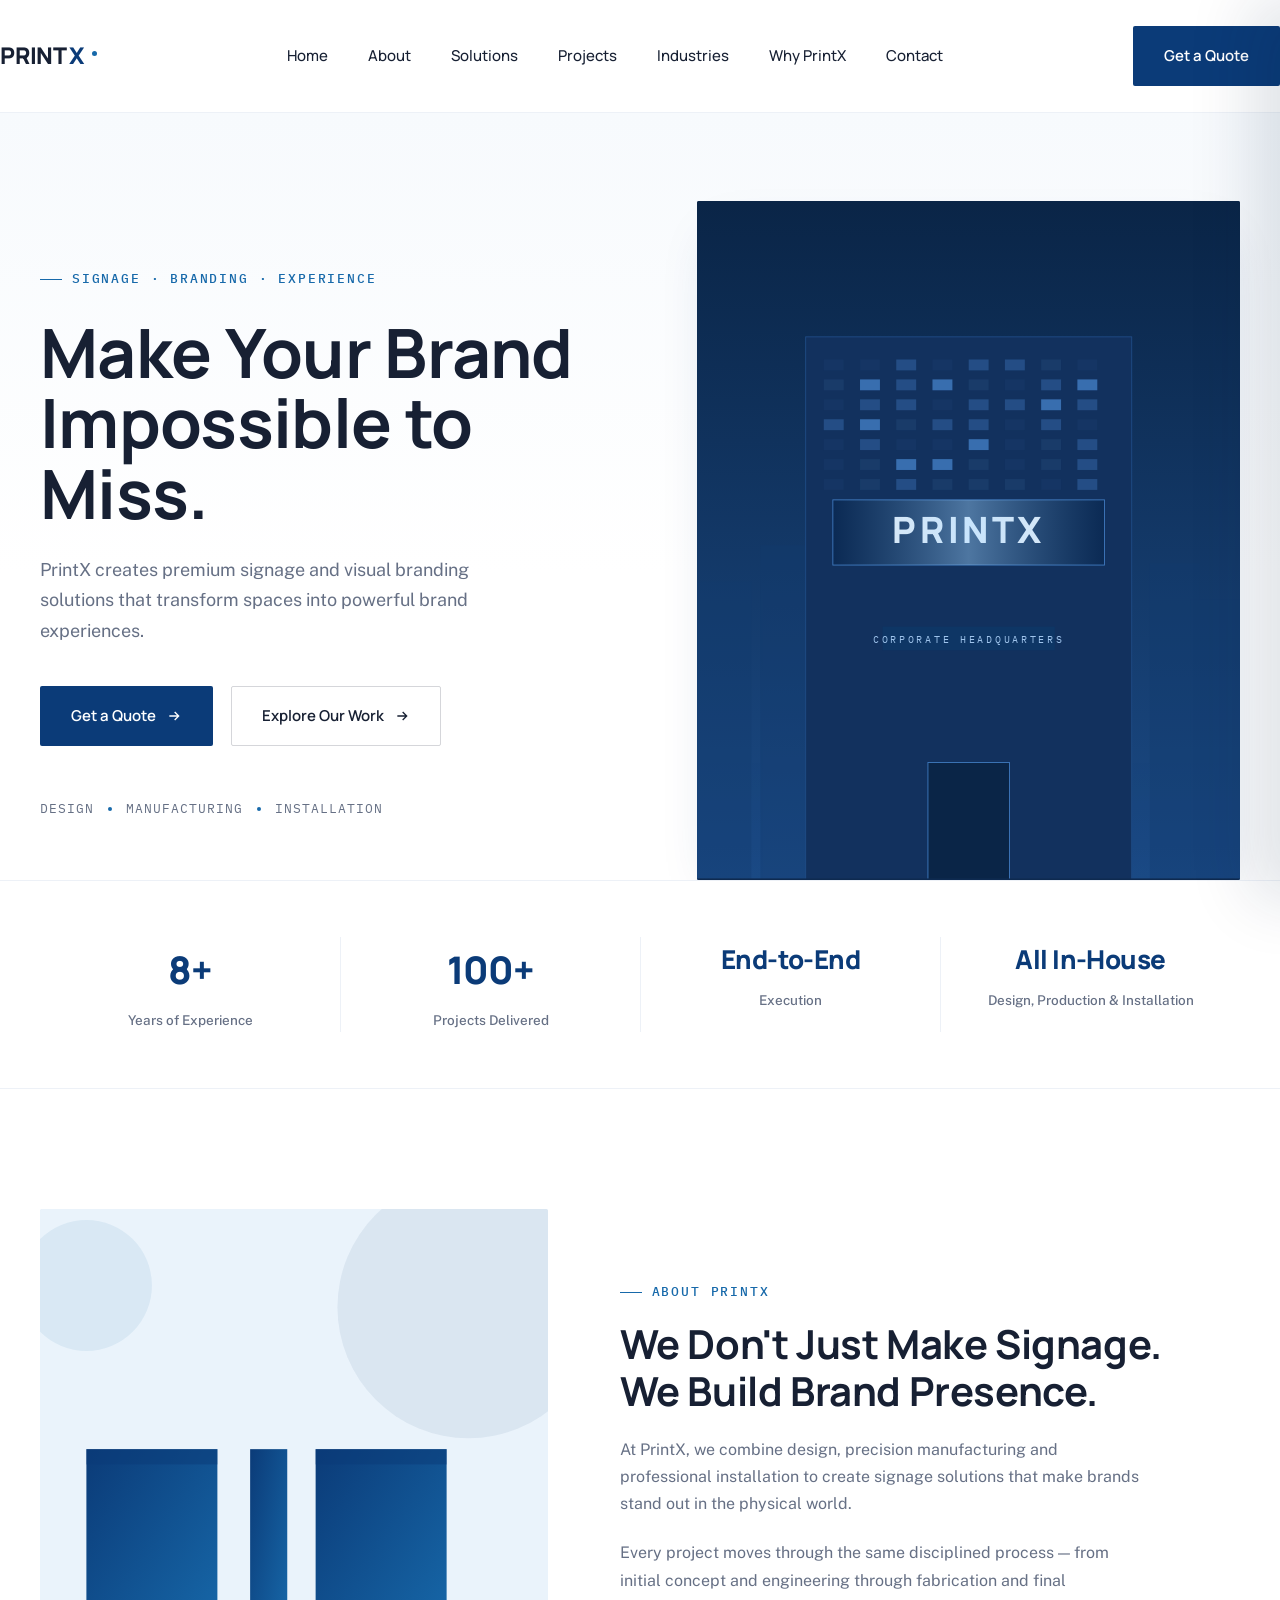
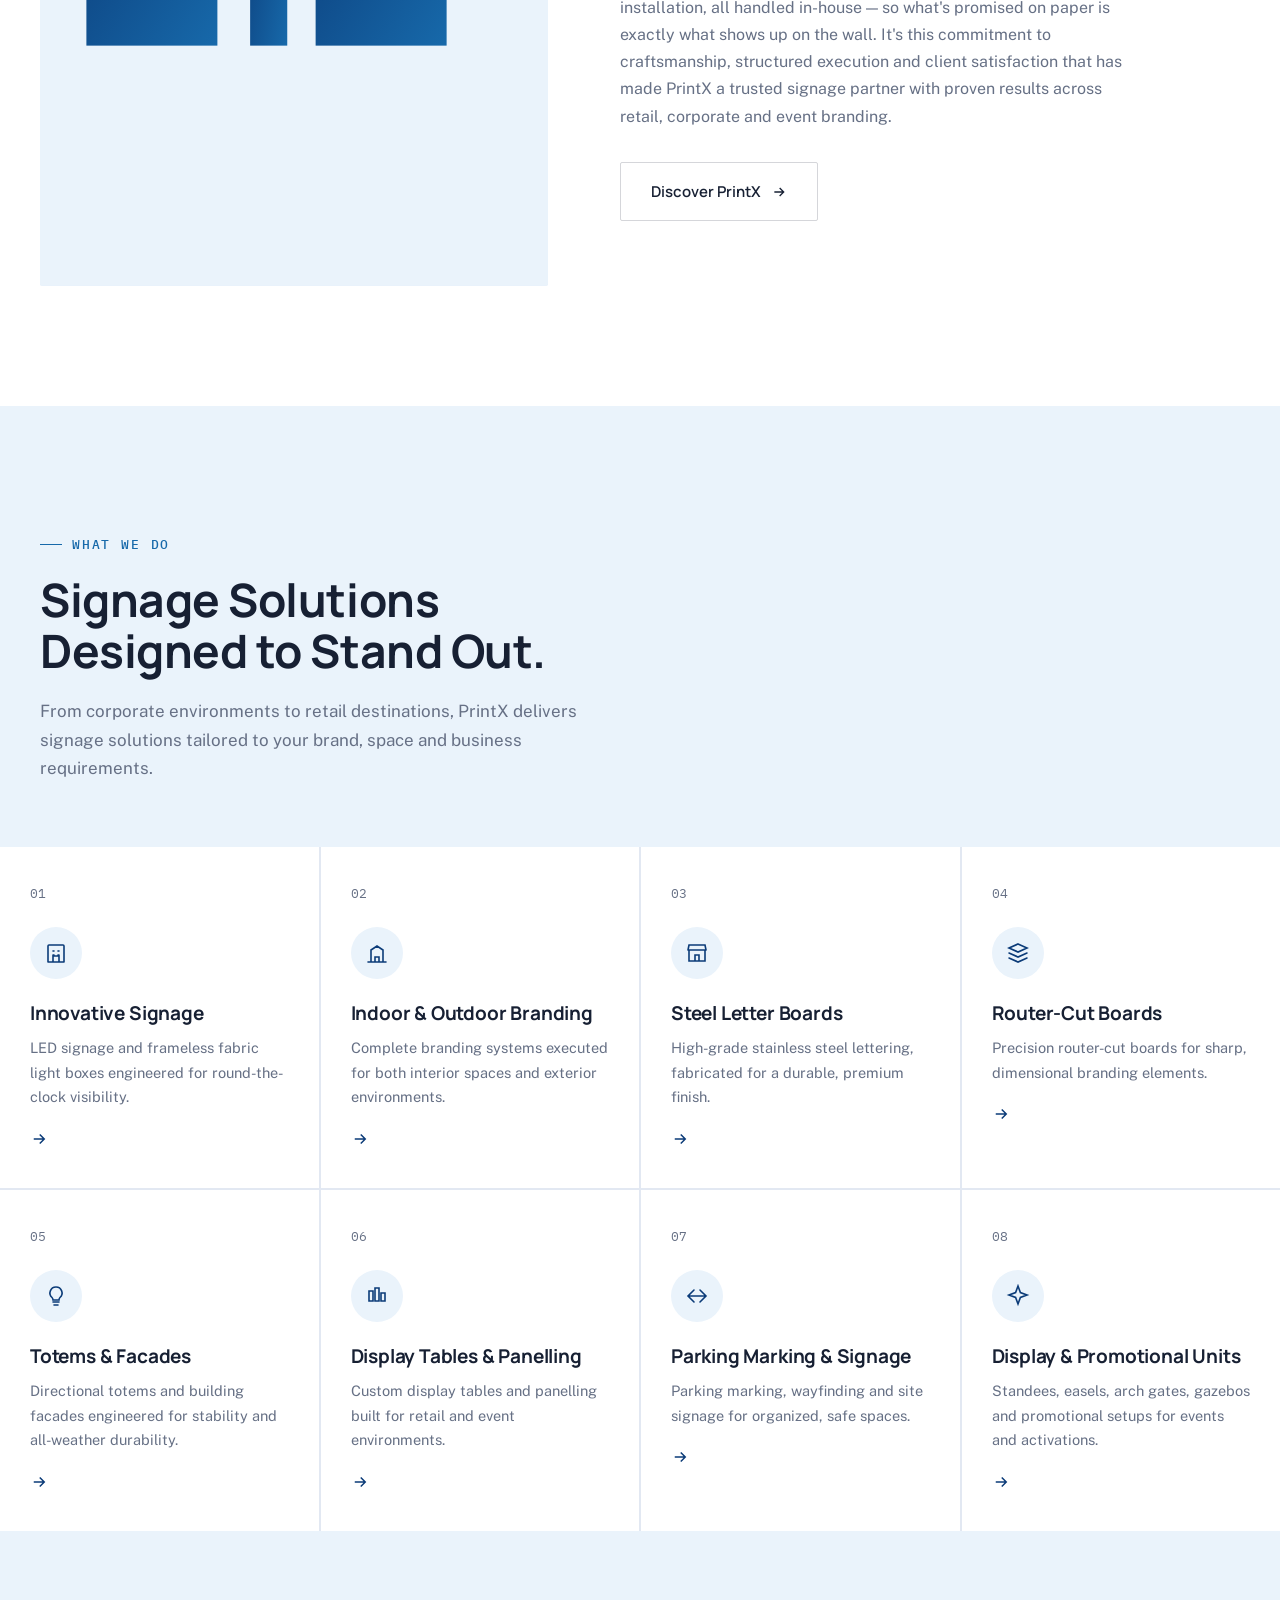
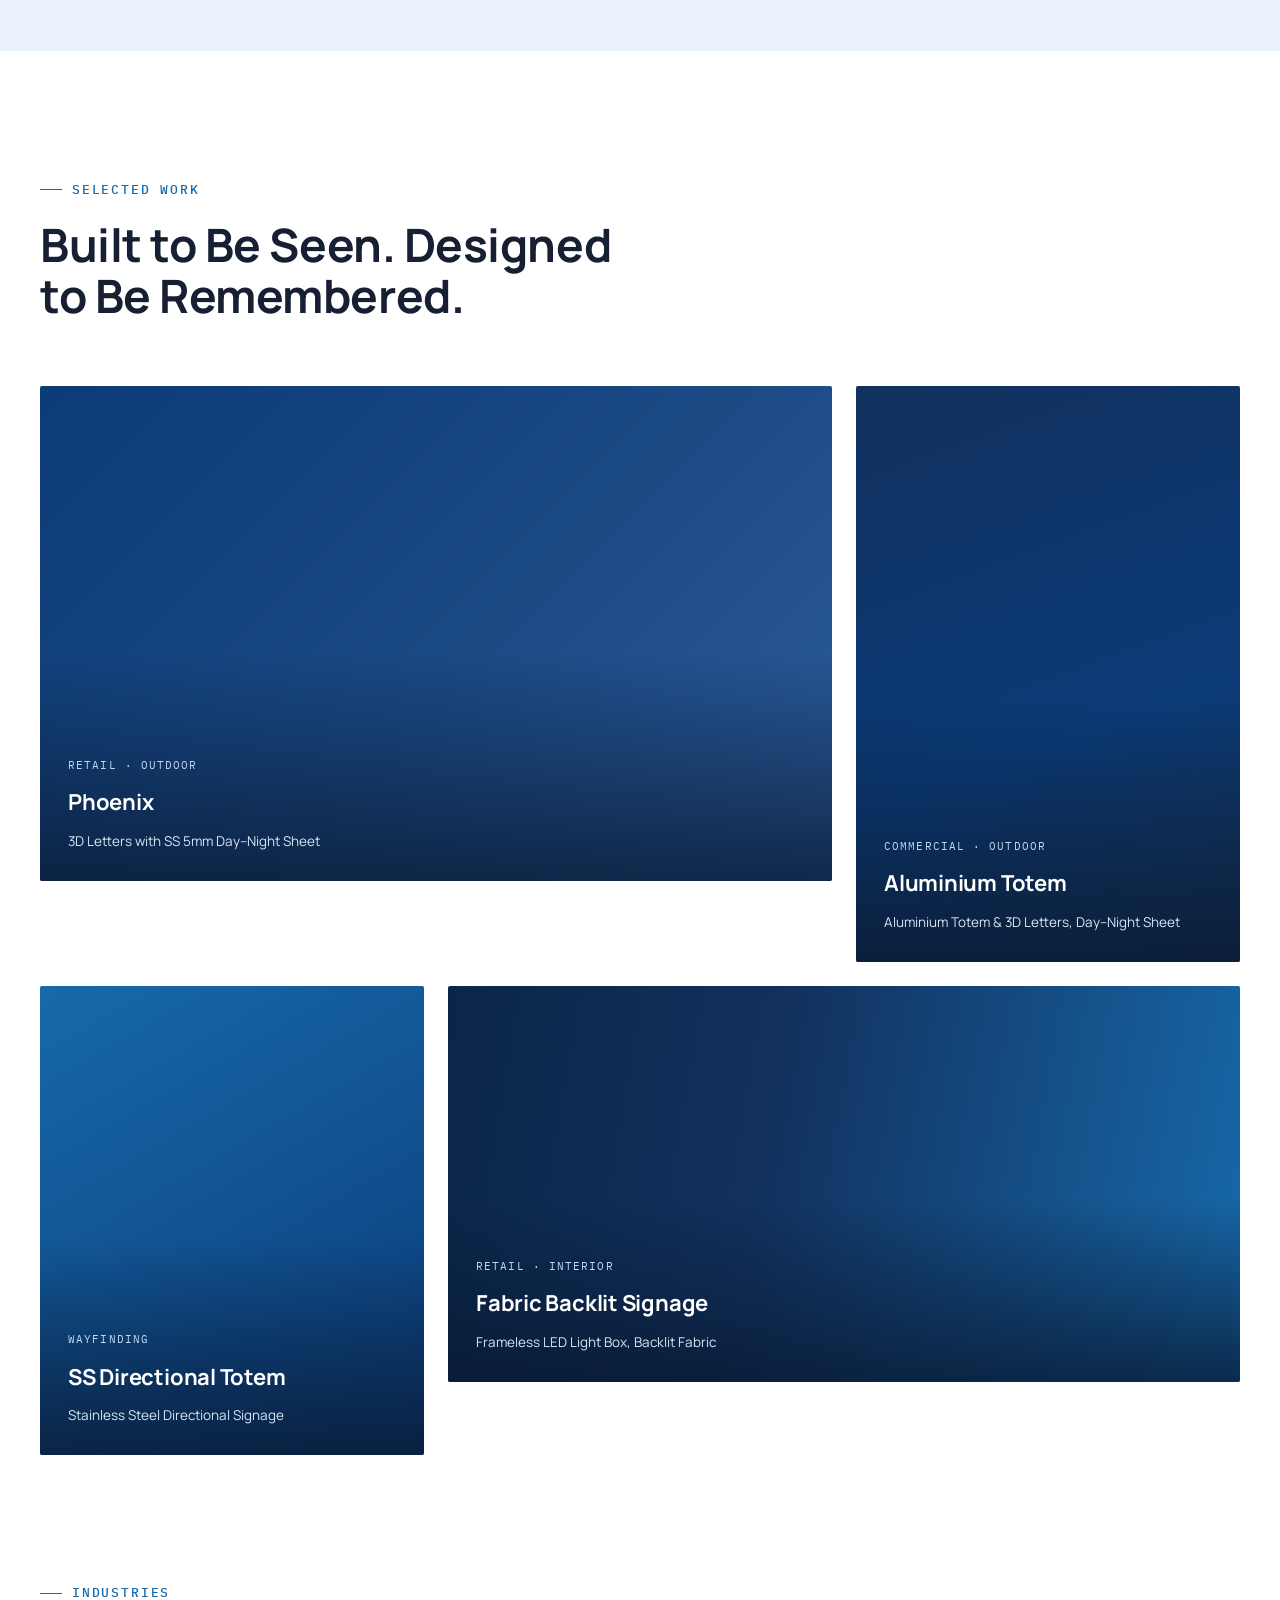
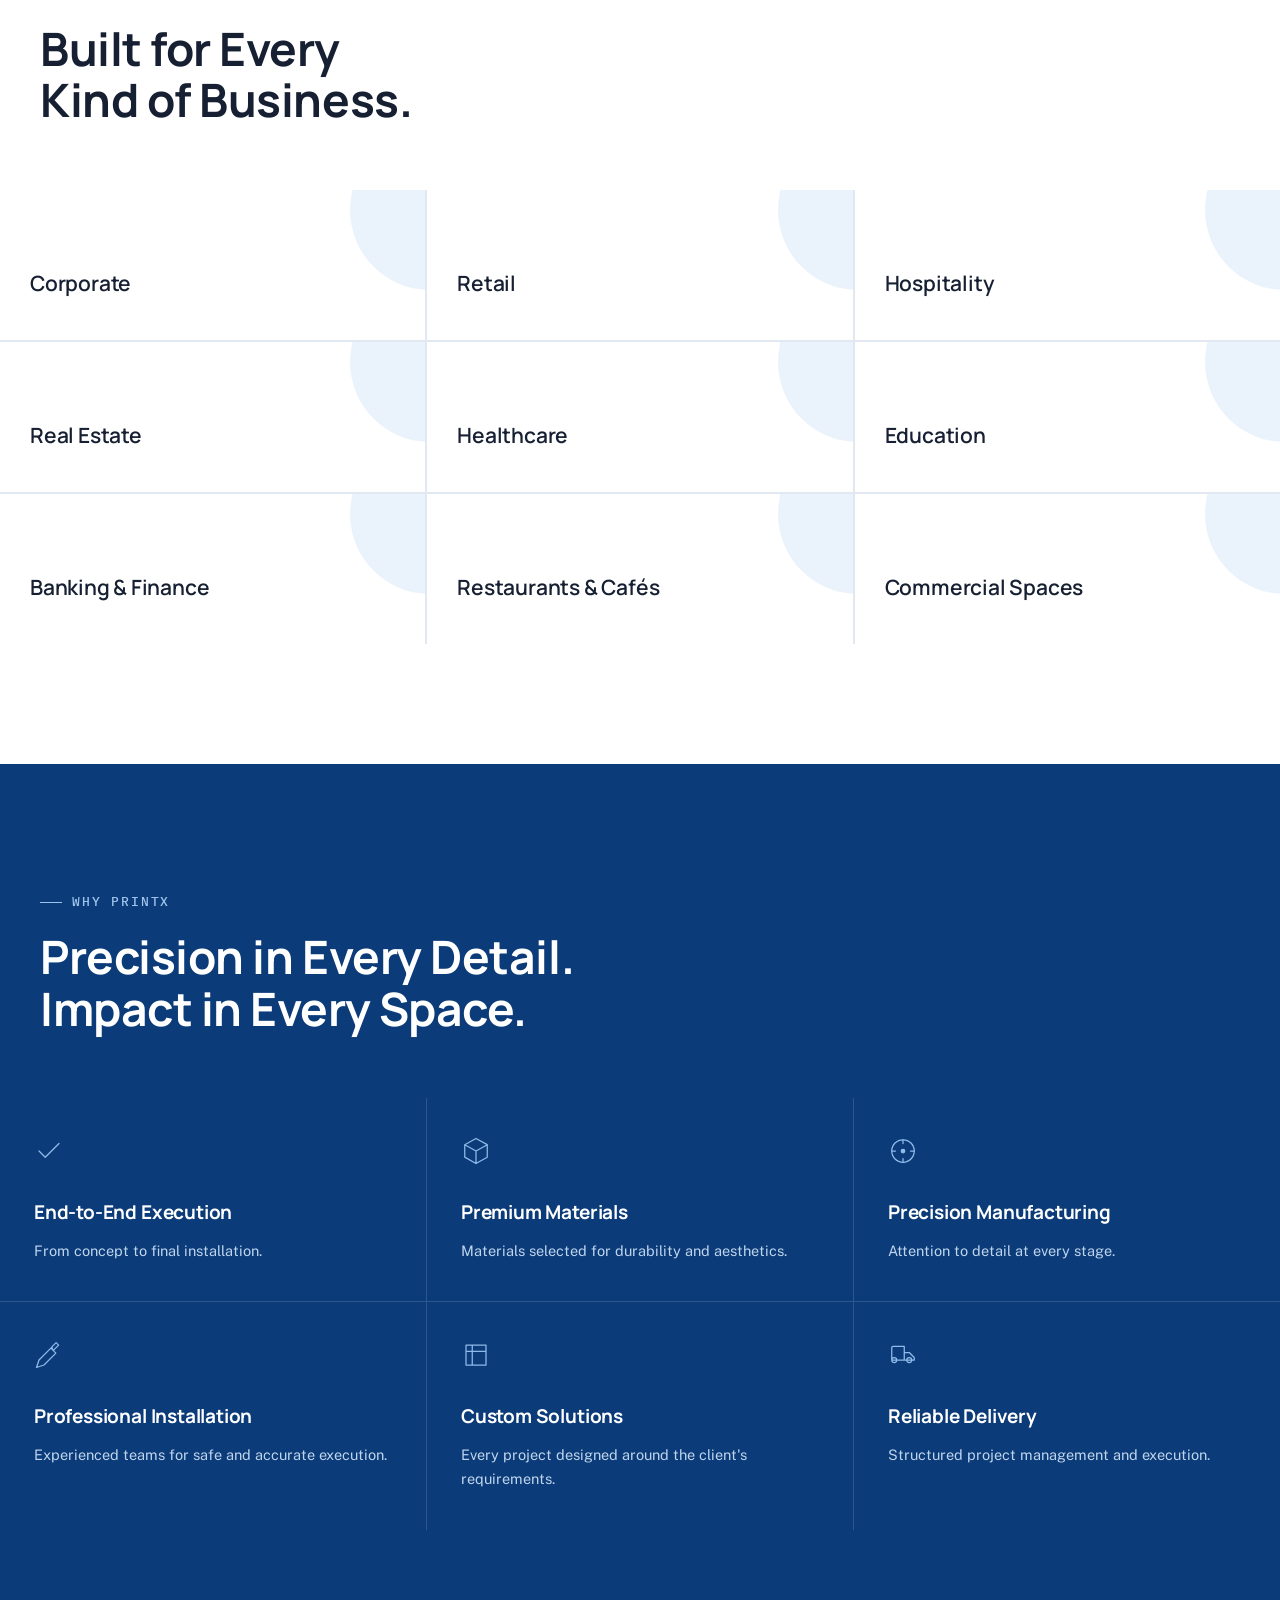
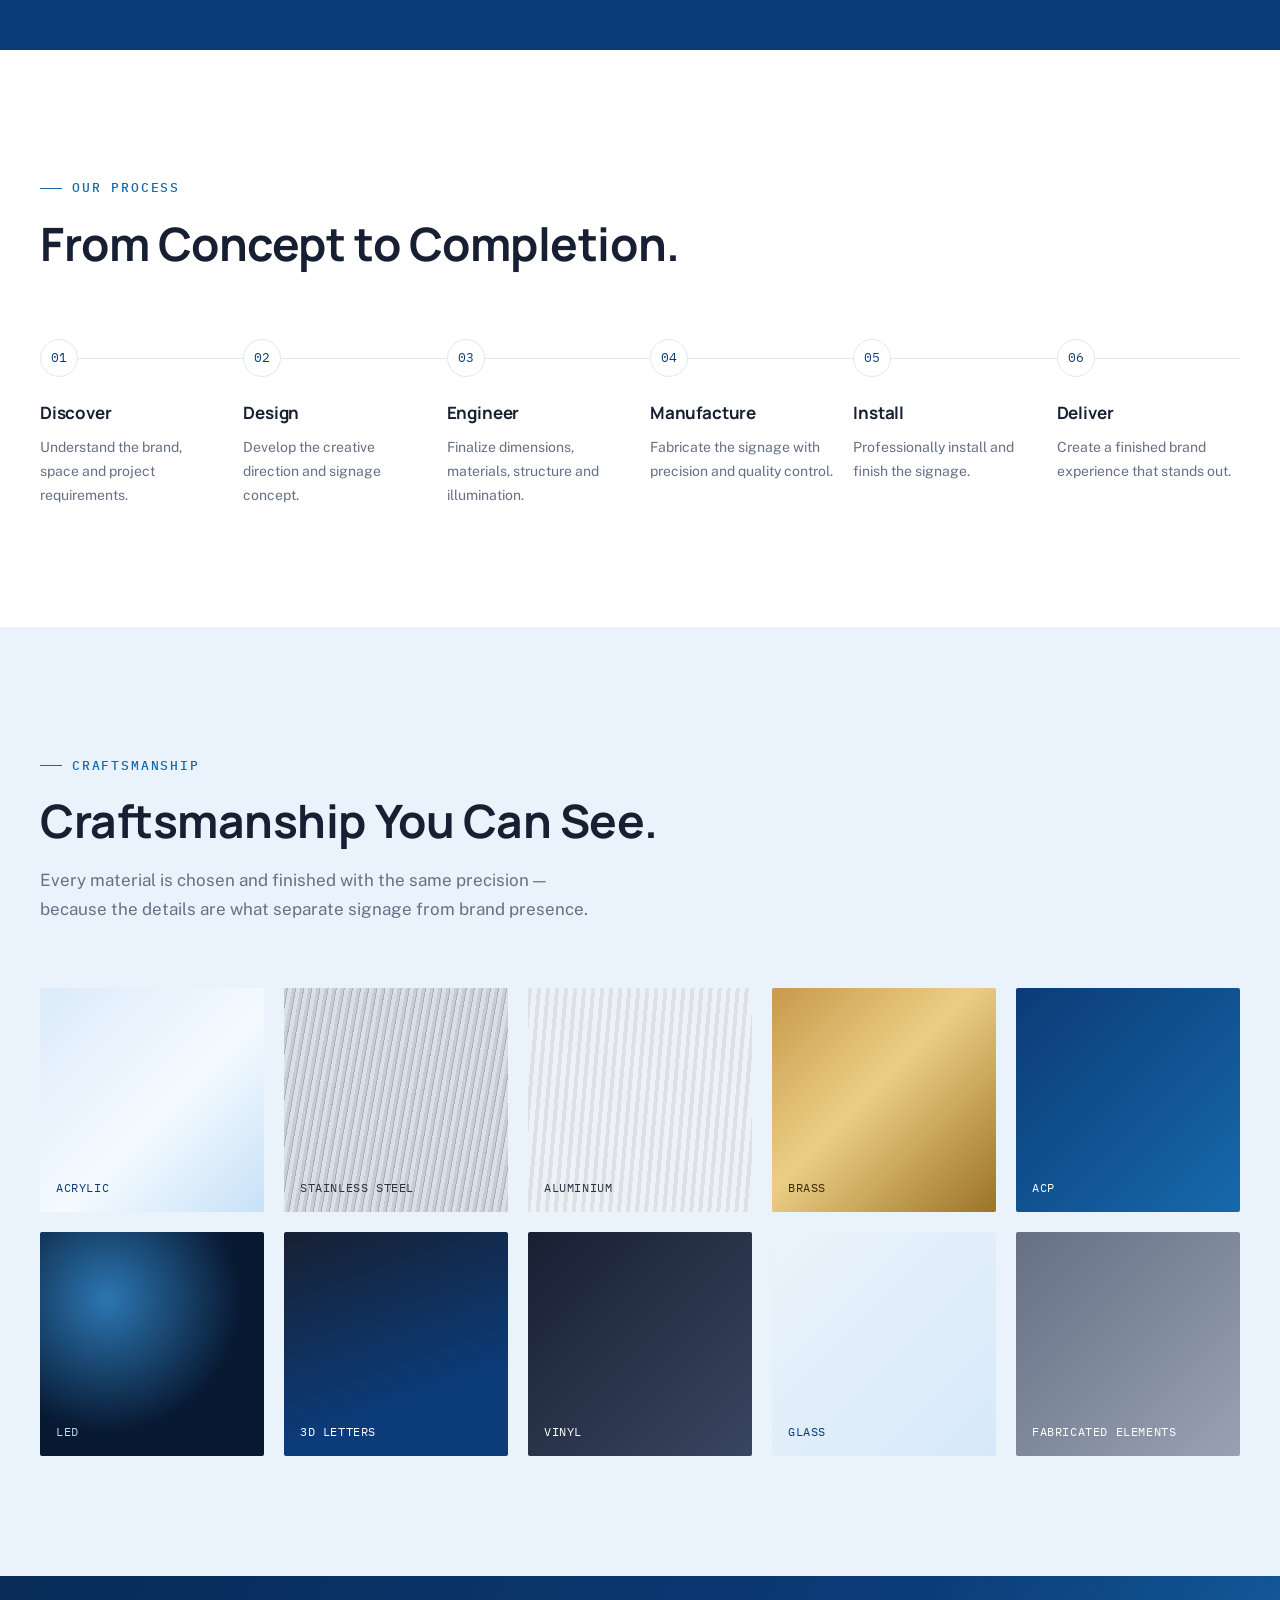
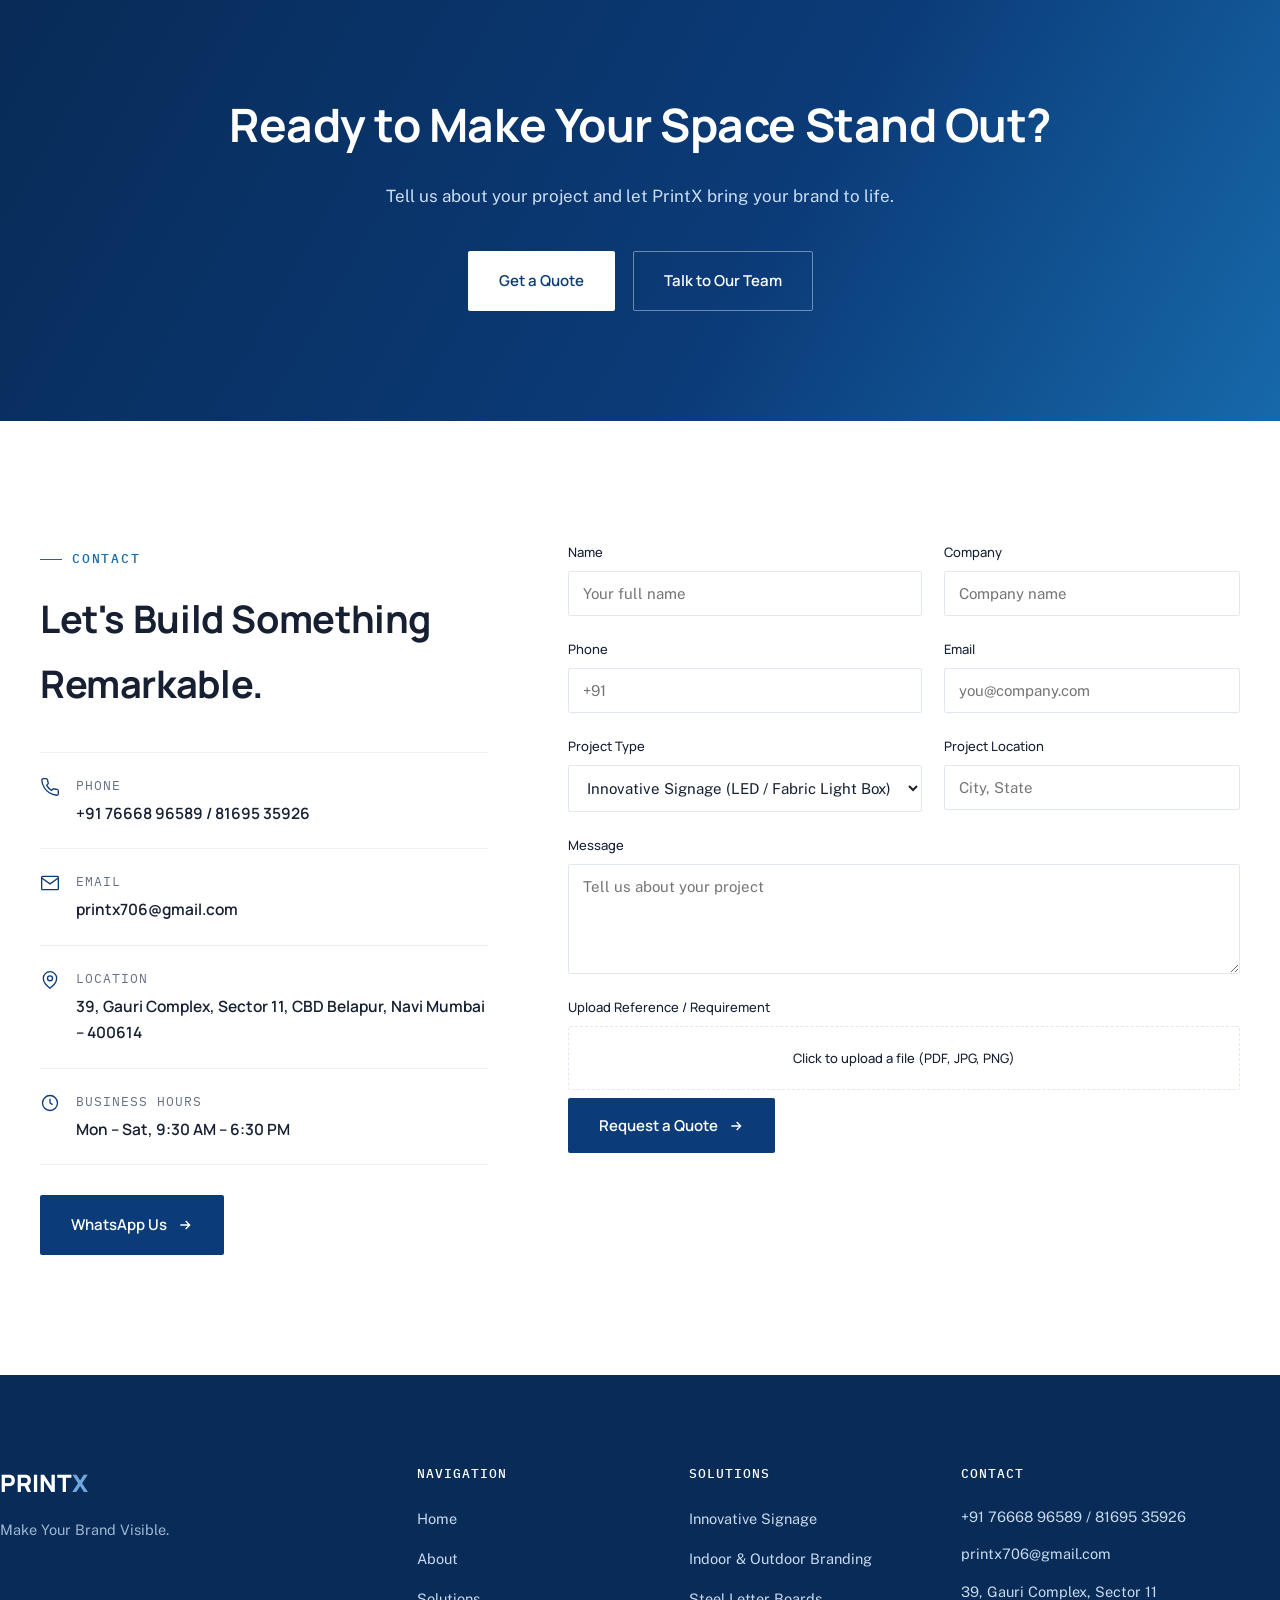
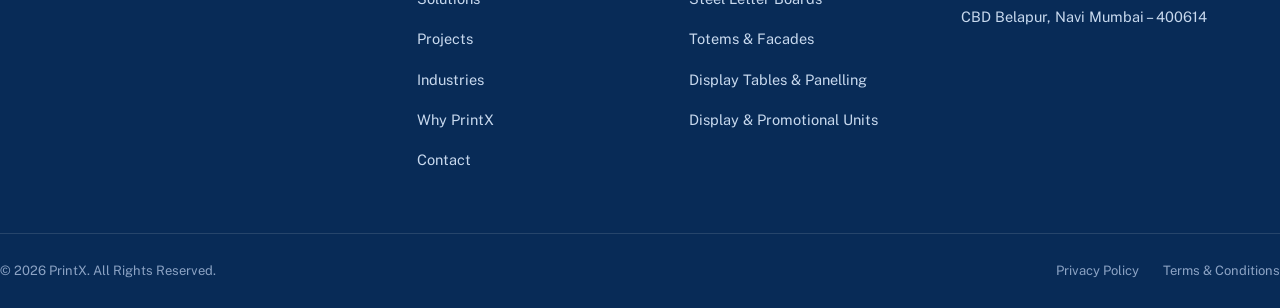
==== commit 05ef58eb: "Remove View All Projects button from Selected Work section Co-Authored-By: Claude Sonnet 5 <noreply@" ====
--- a/index.html
+++ b/index.html
@@ -281,9 +281,6 @@
           </div>
         </div>
       </div>
-      <div class="proj-cta reveal">
-        <a href="#contact" class="btn btn-outline">View All Projects <svg width="16" height="16" viewBox="0 0 24 24" fill="none" stroke="currentColor" stroke-width="2" aria-hidden="true"><path d="M5 12h14M13 6l6 6-6 6"/></svg></a>
-      </div>
     </div>
   </section>
 
--- a/assets/css/style.css
+++ b/assets/css/style.css
@@ -177,7 +177,6 @@
 .proj-tag{font-family:"IBM Plex Mono",monospace;font-size:11px;letter-spacing:.1em;text-transform:uppercase;color:#BFD8F5;margin-bottom:10px;}
 .proj-info h3{color:var(--white);font-size:22px;}
 .proj-meta{color:#D7E6F7;font-size:13.5px;margin-top:8px;font-family:"Manrope",sans-serif;}
-.proj-cta{text-align:center;margin-top:56px;}
 
 /* ===== INDUSTRIES ===== */
 .ind-grid{display:grid;grid-template-columns:repeat(3,1fr);gap:2px;background:var(--border);}
